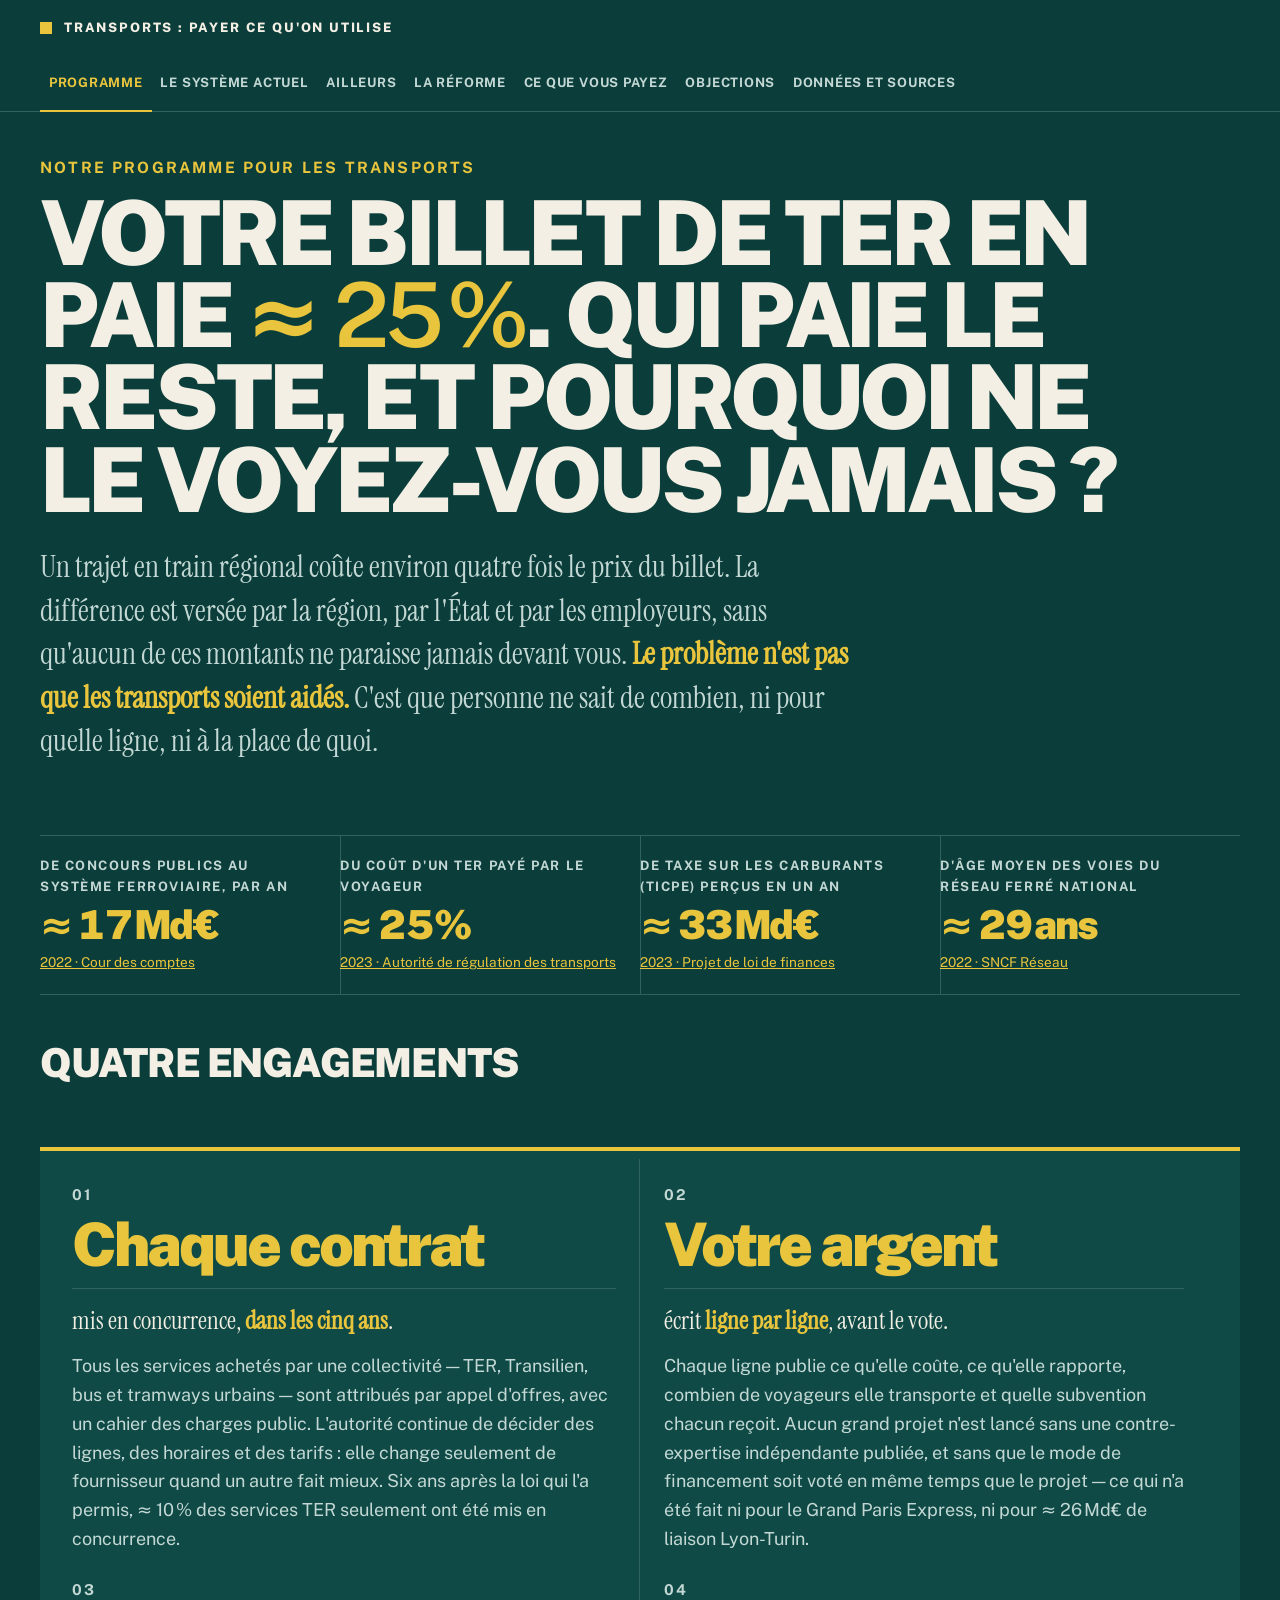
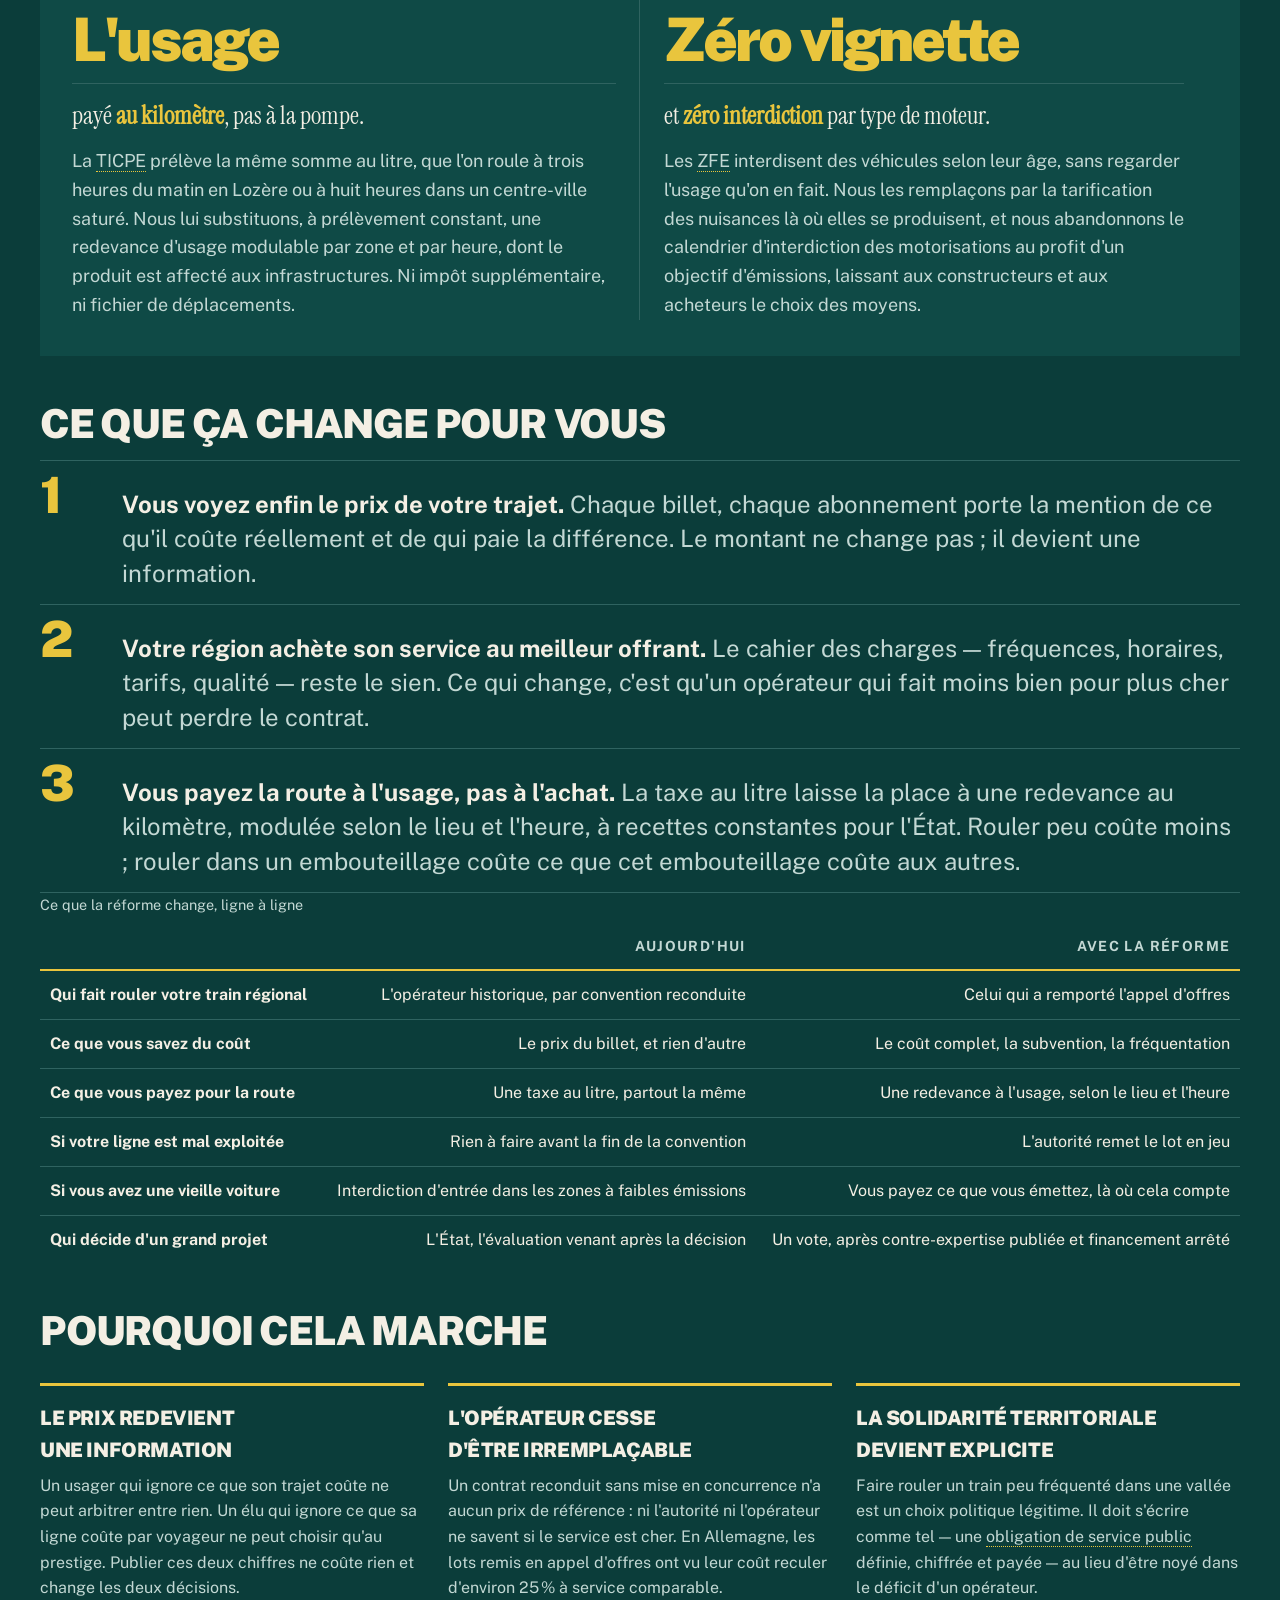
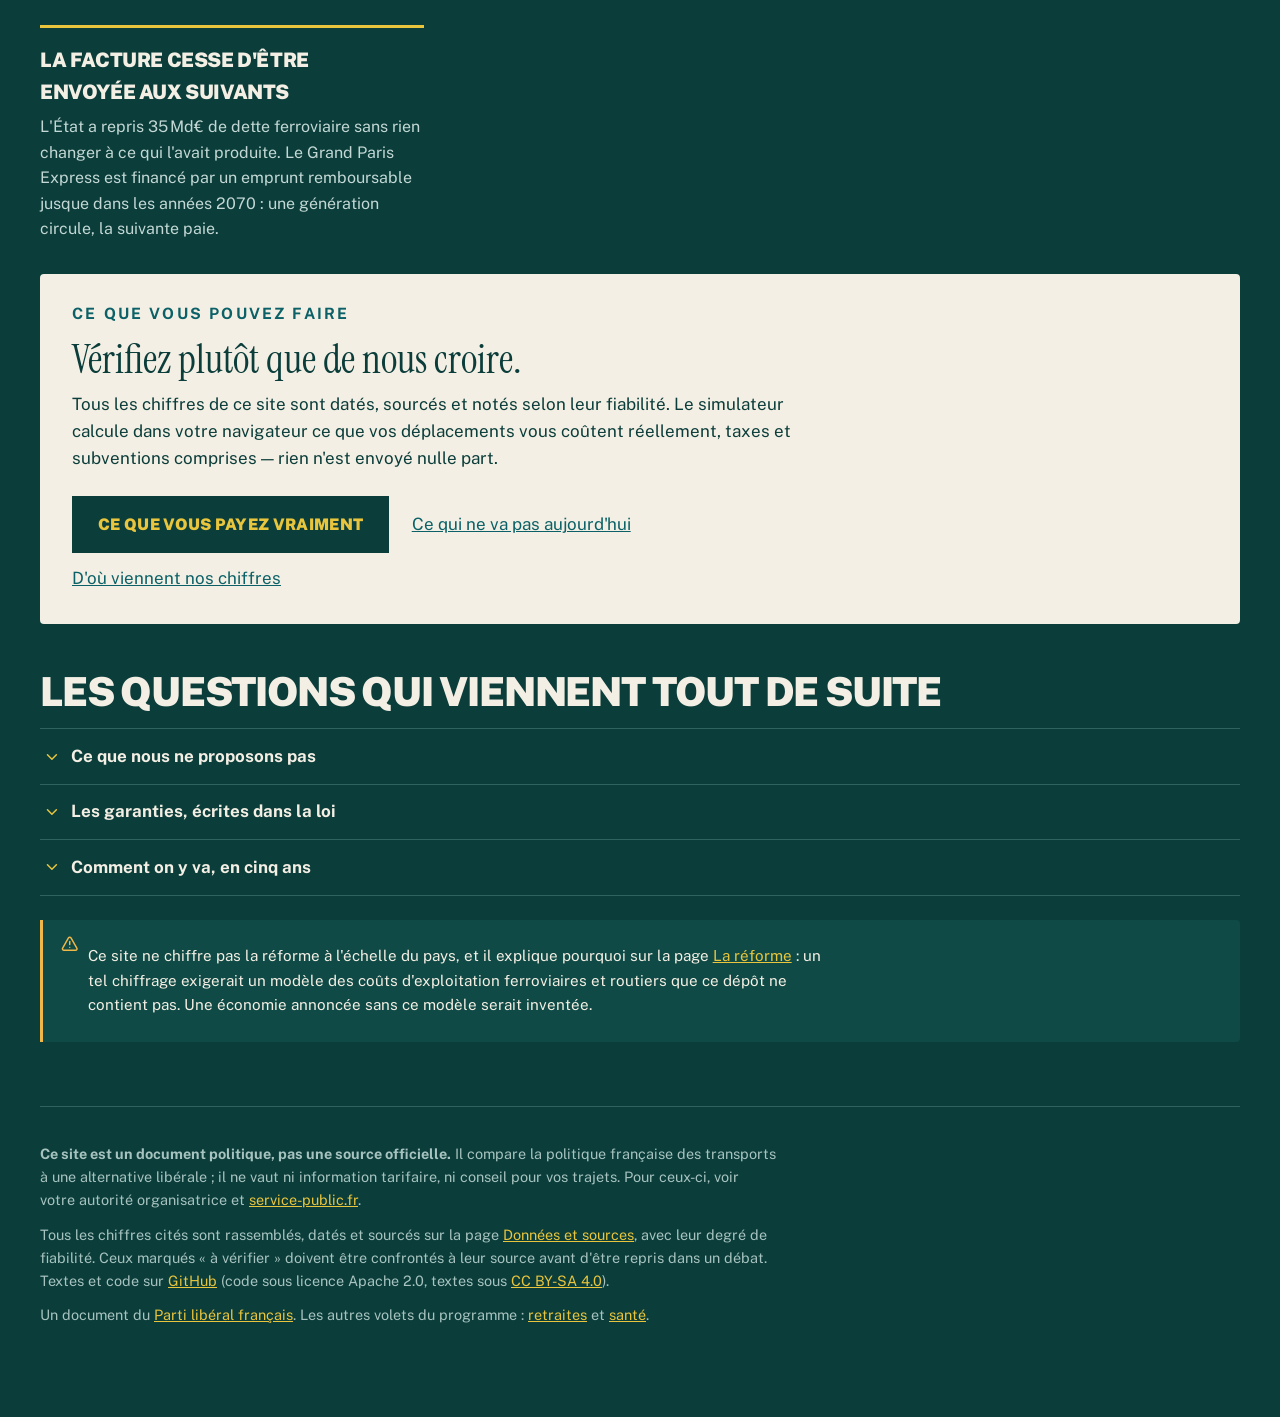
==== index.html @ 75cfa15b "Le site du volet transports, sept pages engendrées Un site statique qui décrit la politique français" ====
<!doctype html>
<html lang="fr">
<head>
<meta charset="utf-8">
<meta name="viewport" content="width=device-width, initial-scale=1">
<!-- La couleur du bandeau de tête : sur un téléphone, la barre du navigateur
     la reprend, et la page commence où elle commence. -->
<meta name="theme-color" content="#0b3d3a">
<title>Transports : le programme du Parti libéral français</title>
<meta name="description" content="Votre billet de train régional paie le quart de votre trajet ; le reste vient de la région, de l&#x27;État et des employeurs, sans que vous le voyiez jamais. Notre programme : mettre chaque contrat en concurrence, publier le coût de chaque ligne, payer l&#x27;usage de la route plutôt que sa possession, et tarifer les nuisances au lieu d&#x27;interdire les véhicules.">
<link rel="icon" href="moteur/icone.svg" type="image/svg+xml">
<link rel="apple-touch-icon" href="moteur/icone.svg">
<link rel="stylesheet" href="moteur/style.css">
<!-- Écrit par scripts/construire_site.py depuis src/transports/. Ne pas
     modifier ici : la prochaine construction effacerait la correction. -->
</head>
<body>
<a class="evitement" href="#contenu">Aller au contenu</a>
<header class="bandeau"><div class="interieur">
  <p class="nom"><a href="index.html"><svg class="icone" viewBox="0 0 24 24" fill="none" stroke="currentColor" stroke-width="2" stroke-linecap="round" stroke-linejoin="round" aria-hidden="true" focusable="false"><path d="M8 3.1V7a4 4 0 0 0 8 0V3.1" /><path d="m9 15-1-1" /><path d="m15 15 1-1" /><path d="M9 19c-2.8 0-5-2.2-5-5v-4a8 8 0 0 1 16 0v4c0 2.8-2.2 5-5 5Z" /><path d="m8 19-2 3" /><path d="m16 19 2 3" /></svg><span>Transports : payer ce qu&#x27;on utilise</span></a></p>
  <nav aria-label="Navigation principale"><span class="groupe"><span class="etiquette">Le programme</span><span class="liens"><a href="index.html" aria-current="page">Programme</a></span></span><span class="groupe"><span class="etiquette">Le constat</span><span class="liens"><a href="diagnostic.html">Le système actuel</a><a href="comparaisons.html">Ailleurs</a></span></span><span class="groupe"><span class="etiquette">L&#x27;alternative</span><span class="liens"><a href="reforme.html">La réforme</a><a href="simulateur.html">Ce que vous payez</a><a href="objections.html">Objections</a></span></span><span class="groupe"><span class="etiquette">La confiance</span><span class="liens"><a href="donnees.html">Données et sources</a></span></span></nav>
</div></header>
<main id="contenu" tabindex="-1">

<div class="affiche"><p class="surtitre">Notre programme pour les transports</p><h1>Votre billet de TER en paie <strong class="cle-texte">≈ 25 %</strong>. Qui paie le reste, et pourquoi ne le voyez-vous jamais ?</h1><p class="chapeau">Un trajet en train régional coûte environ quatre fois le prix du billet. La différence est versée par la région, par l'État et par les employeurs, sans qu'aucun de ces montants ne paraisse jamais devant vous. <strong class="cle-texte">Le problème n'est pas que les transports soient aidés.</strong> C'est que personne ne sait de combien, ni pour quelle ligne, ni à la place de quoi.</p></div>

<div class="fiches reperes"><div class="fiche"><div class="valeur">≈ 17 Md€</div><div class="etiquette">de concours publics au système ferroviaire, par an</div><div class="precision"><a href="donnees.html#concours_ferroviaire">2022 · Cour des comptes</a></div></div><div class="fiche"><div class="valeur">≈ 25 %</div><div class="etiquette">du coût d&#x27;un TER payé par le voyageur</div><div class="precision"><a href="donnees.html#recettes_usagers_ter">2023 · Autorité de régulation des transports</a></div></div><div class="fiche"><div class="valeur">≈ 33 Md€</div><div class="etiquette">de taxe sur les carburants (TICPE) perçus en un an</div><div class="precision"><a href="donnees.html#ticpe">2023 · Projet de loi de finances</a></div></div><div class="fiche"><div class="valeur">≈ 29 ans</div><div class="etiquette">d&#x27;âge moyen des voies du réseau ferré national</div><div class="precision"><a href="donnees.html#age_voies">2022 · SNCF Réseau</a></div></div></div>

<h2>Quatre engagements</h2>
<section class="engagements" aria-label="Nos engagements"><div class="grille"><div class="engagement"><div class="rang">01</div><div class="chiffre">Chaque contrat</div><div class="promesse">mis en concurrence, <strong class="cle-texte">dans les cinq ans</strong>.</div><div class="detail">Tous les services achetés par une collectivité — TER, Transilien, bus et tramways urbains — sont attribués par appel d'offres, avec un cahier des charges public. L'autorité continue de décider des lignes, des horaires et des tarifs : elle change seulement de fournisseur quand un autre fait mieux. Six ans après la loi qui l'a permis, ≈ 10 % des services TER seulement ont été mis en concurrence.</div></div><div class="engagement"><div class="rang">02</div><div class="chiffre">Votre argent</div><div class="promesse">écrit <strong class="cle-texte">ligne par ligne</strong>, avant le vote.</div><div class="detail">Chaque ligne publie ce qu'elle coûte, ce qu'elle rapporte, combien de voyageurs elle transporte et quelle subvention chacun reçoit. Aucun grand projet n'est lancé sans une contre-expertise indépendante publiée, et sans que le mode de financement soit voté en même temps que le projet — ce qui n'a été fait ni pour le Grand Paris Express, ni pour ≈ 26 Md€ de liaison Lyon-Turin.</div></div><div class="engagement"><div class="rang">03</div><div class="chiffre">L'usage</div><div class="promesse">payé <strong class="cle-texte">au kilomètre</strong>, pas à la pompe.</div><div class="detail">La <span class="mot"><span class="terme" role="button" tabindex="0" aria-expanded="false">TICPE</span><span class="bulle" role="note" hidden>Taxe intérieure de consommation sur les produits énergétiques : l&#x27;accise sur les carburants. Elle est due au litre, quel que soit l&#x27;endroit et l&#x27;heure où l&#x27;on roule, et son produit va au budget général — elle ne finance donc pas les routes.</span></span> prélève la même somme au litre, que l'on roule à trois heures du matin en Lozère ou à huit heures dans un centre-ville saturé. Nous lui substituons, à prélèvement constant, une redevance d'usage modulable par zone et par heure, dont le produit est affecté aux infrastructures. Ni impôt supplémentaire, ni fichier de déplacements.</div></div><div class="engagement"><div class="rang">04</div><div class="chiffre">Zéro vignette</div><div class="promesse">et <strong class="cle-texte">zéro interdiction</strong> par type de moteur.</div><div class="detail">Les <span class="mot"><span class="terme" role="button" tabindex="0" aria-expanded="false">ZFE</span><span class="bulle" role="note" hidden>Zone à faibles émissions : un périmètre urbain où la circulation est interdite aux véhicules trop anciens, classés par vignette. L&#x27;interdiction porte sur l&#x27;âge du véhicule, pas sur l&#x27;usage qu&#x27;on en fait : rouler mille kilomètres par an dans une vieille voiture y est interdit, en faire trente mille dans une neuve ne l&#x27;est pas.</span></span> interdisent des véhicules selon leur âge, sans regarder l'usage qu'on en fait. Nous les remplaçons par la tarification des nuisances là où elles se produisent, et nous abandonnons le calendrier d'interdiction des motorisations au profit d'un objectif d'émissions, laissant aux constructeurs et aux acheteurs le choix des moyens.</div></div></div></section>

<h2>Ce que ça change pour vous</h2>
<ol class="gestes"><li><span class="rang">1</span><span><strong>Vous voyez enfin le prix de votre trajet.</strong> Chaque billet, chaque abonnement porte la mention de ce qu'il coûte réellement et de qui paie la différence. Le montant ne change pas ; il devient une information.</span></li><li><span class="rang">2</span><span><strong>Votre région achète son service au meilleur offrant.</strong> Le cahier des charges — fréquences, horaires, tarifs, qualité — reste le sien. Ce qui change, c'est qu'un opérateur qui fait moins bien pour plus cher peut perdre le contrat.</span></li><li><span class="rang">3</span><span><strong>Vous payez la route à l'usage, pas à l'achat.</strong> La taxe au litre laisse la place à une redevance au kilomètre, modulée selon le lieu et l'heure, à recettes constantes pour l'État. Rouler peu coûte moins ; rouler dans un embouteillage coûte ce que cet embouteillage coûte aux autres.</span></li></ol>

<div class="defilant"><table><caption>Ce que la réforme change, ligne à ligne</caption><thead><tr><th scope="col"></th><th scope="col">Aujourd'hui</th><th scope="col">Avec la réforme</th></tr></thead><tbody><tr><th scope="row">Qui fait rouler votre train régional</th><td>L'opérateur historique, par convention reconduite</td><td>Celui qui a remporté l'appel d'offres</td></tr><tr><th scope="row">Ce que vous savez du coût</th><td>Le prix du billet, et rien d'autre</td><td>Le coût complet, la subvention, la fréquentation</td></tr><tr><th scope="row">Ce que vous payez pour la route</th><td>Une taxe au litre, partout la même</td><td>Une redevance à l'usage, selon le lieu et l'heure</td></tr><tr><th scope="row">Si votre ligne est mal exploitée</th><td>Rien à faire avant la fin de la convention</td><td>L'autorité remet le lot en jeu</td></tr><tr><th scope="row">Si vous avez une vieille voiture</th><td>Interdiction d'entrée dans les zones à faibles émissions</td><td>Vous payez ce que vous émettez, là où cela compte</td></tr><tr><th scope="row">Qui décide d'un grand projet</th><td>L'État, l'évaluation venant après la décision</td><td>Un vote, après contre-expertise publiée et financement arrêté</td></tr></tbody></table></div>

<h2>Pourquoi cela marche</h2>
<div class="points"><div class="point"><h3>Le prix redevient une information</h3><p>Un usager qui ignore ce que son trajet coûte ne peut arbitrer entre rien. Un élu qui ignore ce que sa ligne coûte par voyageur ne peut choisir qu'au prestige. Publier ces deux chiffres ne coûte rien et change les deux décisions.</p></div><div class="point"><h3>L&#x27;opérateur cesse d&#x27;être irremplaçable</h3><p>Un contrat reconduit sans mise en concurrence n'a aucun prix de référence : ni l'autorité ni l'opérateur ne savent si le service est cher. En Allemagne, les lots remis en appel d'offres ont vu leur coût reculer d'environ 25 % à service comparable.</p></div><div class="point"><h3>La solidarité territoriale devient explicite</h3><p>Faire rouler un train peu fréquenté dans une vallée est un choix politique légitime. Il doit s'écrire comme tel — une <span class="mot"><span class="terme" role="button" tabindex="0" aria-expanded="false">obligation de service public</span><span class="bulle" role="note" hidden>Un service que le marché ne rendrait pas seul — un train tôt le matin, un arrêt dans un bourg — et que l&#x27;autorité achète explicitement, en le payant. C&#x27;est la forme honnête de la solidarité territoriale : elle est écrite, chiffrée et votée.</span></span> définie, chiffrée et payée — au lieu d'être noyé dans le déficit d'un opérateur.</p></div><div class="point"><h3>La facture cesse d&#x27;être envoyée aux suivants</h3><p>L'État a repris 35 Md€ de dette ferroviaire sans rien changer à ce qui l'avait produite. Le Grand Paris Express est financé par un emprunt remboursable jusque dans les années 2070 : une génération circule, la suivante paie.</p></div></div>

<div class="creme">
<p class="surtitre">Ce que vous pouvez faire</p>
<h2 class="serif" style="margin:0">Vérifiez plutôt que de nous croire.</h2>
<p>Tous les chiffres de ce site sont datés, sourcés et notés selon leur fiabilité. Le simulateur calcule dans votre navigateur ce que vos déplacements vous coûtent réellement, taxes et subventions comprises — rien n'est envoyé nulle part.</p>
<p class="actions"><a class="bouton" href="simulateur.html">Ce que vous payez vraiment</a><a href="diagnostic.html">Ce qui ne va pas aujourd&#x27;hui</a><a href="donnees.html">D&#x27;où viennent nos chiffres</a></p>
</div>

<h2>Les questions qui viennent tout de suite</h2>
<details class="section" id="non-propose"><summary><svg class="icone" viewBox="0 0 24 24" fill="none" stroke="currentColor" stroke-width="2" stroke-linecap="round" stroke-linejoin="round" aria-hidden="true" focusable="false"><path d="m6 9 6 6 6-6" /></svg><span>Ce que nous ne proposons pas</span></summary><div class="dedans">
<p>Une proposition libérale sur les transports est immédiatement traduite par
ses adversaires en « privatisation du rail » et en « fin des trains de
campagne ». Disons donc en toutes lettres ce que ce programme ne contient
pas.</p>
<ul class="serree">
  <li><strong>Pas de vente du réseau.</strong> Les voies, les gares et les
  routes restent des biens publics. Ce qui est mis en concurrence, c'est
  l'exploitation du service, pas la propriété de l'infrastructure.</li>
  <li><strong>Pas de fermeture de lignes décidée par un opérateur.</strong>
  Le service est défini par l'autorité organisatrice élue. Un exploitant peut
  perdre un contrat ; il ne peut pas supprimer un train que la collectivité a
  décidé d'acheter.</li>
  <li><strong>Pas de hausse du prélèvement total.</strong> La redevance
  d'usage remplace la taxe sur les carburants à recettes constantes. Une
  réforme qui augmenterait discrètement la facture des automobilistes serait
  exactement ce que nous reprochons au système actuel.</li>
  <li><strong>Pas d'abandon de la desserte rurale.</strong> Elle est
  maintenue, mais payée explicitement, par une ligne budgétaire votée plutôt
  que par le déficit d'une entreprise publique.</li>
</ul>
<p class="discret">Ce qui reste, après ces quatre exclusions, est ce que
pratiquent l'Allemagne pour ses trains régionaux, la Suisse pour le
financement de son réseau et l'Italie pour sa grande vitesse — trois pays dont
personne ne dit qu'ils ont sacrifié leurs chemins de fer.</p></div></details>
<details class="section" id="garanties"><summary><svg class="icone" viewBox="0 0 24 24" fill="none" stroke="currentColor" stroke-width="2" stroke-linecap="round" stroke-linejoin="round" aria-hidden="true" focusable="false"><path d="m6 9 6 6 6-6" /></svg><span>Les garanties, écrites dans la loi</span></summary><div class="dedans">
<p>Une réforme des transports ne vaut que par ce qu'elle interdit à ceux qui
l'appliqueront. Cinq règles, dans la loi et non dans un décret :</p>
<ol class="gestes">
  <li><span class="rang">1</span><span><strong>Publication obligatoire.</strong>
  Coût complet, recettes, fréquentation et subvention par voyageur de chaque
  ligne, publiés chaque année dans un format réutilisable.</span></li>
  <li><span class="rang">2</span><span><strong>Mise en concurrence de
  droit.</strong> Aucun contrat d'exploitation ne peut être reconduit sans
  appel d'offres, sauf décision motivée de l'autorité organisatrice, rendue
  publique.</span></li>
  <li><span class="rang">3</span><span><strong>Contre-expertise avant
  décision.</strong> Tout projet dépassant un seuil fait l'objet d'une
  évaluation indépendante publiée avant le vote, et non après.</span></li>
  <li><span class="rang">4</span><span><strong>Affectation de la redevance
  d'usage.</strong> Son produit va à l'entretien et au développement des
  infrastructures, et son taux est voté ; il ne peut pas rejoindre le budget
  général, comme le fait aujourd'hui l'essentiel de la TICPE.</span></li>
  <li><span class="rang">5</span><span><strong>Protection des
  déplacements.</strong> La redevance d'usage se paie sans que soit constitué
  aucun fichier des trajets : comptage forfaitaire ou relevé de compteur, au
  choix de l'automobiliste.</span></li>
</ol></div></details>
<details class="section" id="transition"><summary><svg class="icone" viewBox="0 0 24 24" fill="none" stroke="currentColor" stroke-width="2" stroke-linecap="round" stroke-linejoin="round" aria-hidden="true" focusable="false"><path d="m6 9 6 6 6-6" /></svg><span>Comment on y va, en cinq ans</span></summary><div class="dedans">
<p>Aucun réseau de transport ne change du jour au lendemain, et personne ne
doit se retrouver sans train pendant la transition. Le calendrier est donc
lent, et chaque étape est réversible tant que la suivante n'a pas eu lieu.</p>
<ul class="serree">
  <li><strong>Année 1 — la transparence.</strong> Publication des coûts, des
  recettes et des subventions par ligne. Cette seule mesure ne coûte rien, ne
  ferme rien, et rend le reste discutable.</li>
  <li><strong>Années 1 à 3 — les appels d'offres.</strong> Les conventions qui
  arrivent à échéance sont remises en concurrence lot par lot, en commençant
  par les plus denses, où l'échec est le moins coûteux et les candidats les
  plus nombreux.</li>
  <li><strong>Année 3 — l'expérimentation de la redevance d'usage.</strong>
  Sur les poids lourds d'abord, comme la Suisse et l'Allemagne l'ont fait
  avant nous, puis sur une région volontaire pour les véhicules légers.</li>
  <li><strong>Années 4 et 5 — la bascule.</strong> La taxe au litre décroît à
  mesure que la redevance monte, à prélèvement constant et vérifié chaque
  année par un rapport public.</li>
  <li><strong>À tout moment — l'arrêt.</strong> Si l'expérimentation montre
  que le dispositif coûte plus qu'il ne rapporte, elle s'arrête. Une réforme
  qu'on ne peut pas arrêter n'est pas une réforme, c'est un pari.</li>
</ul></div></details>

<div class="note avertissement"><svg class="icone" viewBox="0 0 24 24" fill="none" stroke="currentColor" stroke-width="2" stroke-linecap="round" stroke-linejoin="round" role="img"><title>Attention</title><path d="m21.73 18-8-14a2 2 0 0 0-3.48 0l-8 14A2 2 0 0 0 4 21h16a2 2 0 0 0 1.73-3" /><path d="M12 9v4" /><path d="M12 17h.01" /></svg><div><p>Ce site ne chiffre pas la réforme à l'échelle du pays, et il explique pourquoi sur la page <a href='reforme.html#financement'>La réforme</a> : un tel chiffrage exigerait un modèle des coûts d'exploitation ferroviaires et routiers que ce dépôt ne contient pas. Une économie annoncée sans ce modèle serait inventée.</p></div></div>

</main>
<footer>
  <p><strong>Ce site est un document politique, pas une source officielle.</strong>
  Il compare la politique française des transports à une alternative libérale ;
  il ne vaut ni information tarifaire, ni conseil pour vos trajets. Pour ceux-ci,
  voir votre autorité organisatrice et
  <a href="https://www.service-public.fr/">service-public.fr</a>.</p>
  <p>Tous les chiffres cités sont rassemblés, datés et sourcés sur la page
  <a href="donnees.html">Données et sources</a>, avec leur degré de fiabilité.
  Ceux marqués « à vérifier » doivent être confrontés à leur source avant
  d'être repris dans un débat. Textes et code sur
  <a href="https://github.com/g-pliberal/Transports">GitHub</a> (code sous licence Apache 2.0, textes sous
  <a href="https://creativecommons.org/licenses/by-sa/4.0/deed.fr">CC BY-SA 4.0</a>).</p>
  <p class="retour-site">Un document du
  <a href="https://partiliberalfrancais.fr/" target="_top">Parti libéral français</a>. Les autres
  volets du programme : <a href="https://github.com/g-pliberal/retraitecomptenotionelle">retraites</a> et
  <a href="https://github.com/g-pliberal/sante">santé</a>.</p>
</footer>
<script type="module" src="moteur/js/site.js"></script>
</body>
</html>
---- moteur/style.css ----
/* La feuille de style du site « Transports » du Parti libéral français.

   Elle est REPRISE, presque à l'identique, de celle du site
   retraitecomptenotionelle (https://github.com/g-pliberal/retraitecomptenotionelle) :
   les deux sites sont deux volets d'un même programme, et doivent se
   reconnaître au premier coup d'œil — même affiche vert profond, mêmes
   capitales massives, même or pour ce qui compte, même crème pour ce qu'on
   doit lire de près. Ce qui a changé tient en trois lignes : le commentaire
   que vous lisez, les couleurs des systèmes comparés (--actuel et --liberal
   servent ici la France d'aujourd'hui et la proposition), et les quelques
   règles ajoutées en fin de fichier pour les composants propres à ce site.

   Les variables ci-dessous sont le seul point de contact : un hôte qui
   voudrait ajuster une couleur les redéfinit dans une feuille chargée après
   celle-ci, et n'a besoin de connaître ni un sélecteur, ni un fichier. */

/* Les deux polices de l'affiche, servies par le dépôt et non par un tiers.
   Les charger chez Google aurait coûté la seule promesse que cette page fait
   à qui la remplit — « tout se calcule dans votre navigateur, rien n'est
   envoyé » —, puisqu'une requête de police emporte l'adresse IP du lecteur.
   Elles sont donc dans `moteur/polices/`, sous licence OFL, avec les deux
   sous-ensembles dont le français a besoin : `latin` pour l'essentiel,
   `latin-ext` pour les œ, les ÿ et les guillemets qu'il traîne. Voir
   `moteur/polices/README.md`.

   `font-display: swap` : le texte s'affiche tout de suite dans la pile du
   système, et se recompose quand la police arrive. Un titre invisible pendant
   trois secondes sur un réseau lent serait pire que le même titre dans une
   autre police. */
@font-face {
  font-family: "Public Sans"; font-style: normal; font-weight: 100 900;
  font-display: swap; src: url(polices/public-sans-latin.woff2) format("woff2");
  unicode-range: U+0000-00FF, U+0131, U+0152-0153, U+02BB-02BC, U+02C6, U+02DA,
    U+02DC, U+0304, U+0308, U+0329, U+2000-206F, U+20AC, U+2122, U+2191, U+2193,
    U+2212, U+2215, U+FEFF, U+FFFD;
}
@font-face {
  font-family: "Public Sans"; font-style: normal; font-weight: 100 900;
  font-display: swap; src: url(polices/public-sans-latin-ext.woff2) format("woff2");
  unicode-range: U+0100-02BA, U+02BD-02C5, U+02C7-02CC, U+02CE-02D7, U+02DD-02FF,
    U+0304, U+0308, U+0329, U+1D00-1DBF, U+1E00-1E9F, U+1EF2-1EFF, U+2020,
    U+20A0-20AB, U+20AD-20C0, U+2113, U+2C60-2C7F, U+A720-A7FF;
}
@font-face {
  font-family: "Instrument Serif"; font-style: normal; font-weight: 400;
  font-display: swap; src: url(polices/instrument-serif-latin.woff2) format("woff2");
  unicode-range: U+0000-00FF, U+0131, U+0152-0153, U+02BB-02BC, U+02C6, U+02DA,
    U+02DC, U+0304, U+0308, U+0329, U+2000-206F, U+20AC, U+2122, U+2191, U+2193,
    U+2212, U+2215, U+FEFF, U+FFFD;
}
@font-face {
  font-family: "Instrument Serif"; font-style: normal; font-weight: 400;
  font-display: swap; src: url(polices/instrument-serif-latin-ext.woff2) format("woff2");
  unicode-range: U+0100-02BA, U+02BD-02C5, U+02C7-02CC, U+02CE-02D7, U+02DD-02FF,
    U+0304, U+0308, U+0329, U+1D00-1DBF, U+1E00-1E9F, U+1EF2-1EFF, U+2020,
    U+20A0-20AB, U+20AD-20C0, U+2113, U+2C60-2C7F, U+A720-A7FF;
}

:root {
  /* Un seul thème, et c'est voulu. L'affiche EST l'identité : la décliner en
     clair donnerait deux sites qui ne disent pas la même chose, et le vert
     profond n'est pas un habit de nuit qu'on quitte le matin. `color-scheme`
     est donc figé sur `dark`, ce qui donne aussi aux champs, aux menus
     déroulants et aux barres de défilement du navigateur le rendu sombre qui
     va avec — sans quoi un `<select>` s'ouvrirait en blanc au milieu. */
  color-scheme: dark;
  /* Le vert profond de l'affiche, et le ton juste au-dessus qui sert à
     détacher un bloc sans introduire de couleur. */
  --fond: #0b3d3a;
  --fond-carte: #0f4a46;
  --fond-appui: #0f4a46;
  /* Le fond sur lequel un tableau défile : le voile qui cache l'ombre de
     défilement en bout de course doit être de cette couleur-là, et chaque
     carte le redéfinit à la sienne (voir `.defilant`). */
  --fond-defilant: var(--fond);
  /* Le crème porte 12,9:1 sur le fond, et le crème atténué 7,1:1 : au-dessus
     du plancher de 4,5:1 même pour le petit texte, ce que la relecture
     d'accessibilité de septembre 2026 exigeait explicitement. */
  --texte: #f4efe4;
  --texte-doux: #c3d8d4;
  /* Une troisième teinte, pour les légendes et les réserves — 5,4:1, réservée
     aux textes d'au moins 15 px. */
  --texte-tres-doux: #a7c3bf;
  --trait: #2f6360;
  /* Bordure des CHAMPS, distincte du filet décoratif : un contour de champ est
     ce qui dit où l'on peut écrire, et doit donc atteindre 3:1 sur les deux
     fonds qu'il sépare (WCAG 2.1, 1.4.11). Le filet `--trait` plafonne à
     1,76:1 — c'est voulu, il ne porte aucune information —, et cette teinte
     est mesurée : 4,12:1 sur le fond, 3,44:1 sur la carte. Elle sert aussi le
     bord des boutons creux et des onglets de grille, qui sont des composants
     eux aussi. Le premier essai, #4b7d79, tombait à 2,59:1 et 2,16:1 : un
     contour qu'on devine plutôt qu'on ne le voit. */
  --trait-champ: #6fa09c;
  /* L'accent est l'or. Il tient 9,4:1 sur le fond, et porte du vert profond
     lisible sur un bouton plein — c'est le contraste inverse, 9,4:1 lui
     aussi. Il remplace le bleu-vert d'avant la refonte sans changer de nom :
     tout ce qui écrivait `var(--accent)` continue de dire « ce qui compte ». */
  --accent: #e9c53d;
  --accent-doux: #14514c;
  --or: #e9c53d;
  /* Le crème des panneaux qu'on doit lire de près — le formulaire, l'appel au
     simulateur, les cartes à publier. Une affiche entièrement sombre fatigue
     dès qu'il faut remplir six champs ; le crème dit « ici, on travaille ». */
  --creme: #f4efe4;
  --sur-creme: #0b3d3a;
  --sur-creme-doux: #2a4a47;
  --sur-creme-accent: #0b6167;
  --creme-trait: #c9c2b4;
  /* Le bandeau de tête reprend le fond de la page : la rupture est totale, il
     n'y a plus de bande d'une autre couleur en haut. Les noms restent, pour
     les feuilles qui les surchargeaient. */
  --bandeau: #0b3d3a;
  --bandeau-texte: #f4efe4;
  --bandeau-doux: #c3d8d4;
  --bandeau-vif: #e9c53d;
  /* LES QUATRE SYSTÈMES COMPARÉS, et c'est le nombre qui fait leur qualité.
     À six teintes, la séparation sous deutéranopie plafonnait à ΔE 8,6 : aucun
     choix de couleurs n'y changeait rien, six catégories ne se distinguent pas
     toutes pour un œil qui confond le rouge et le vert. À quatre, la contrainte
     se relâche d'un coup, et cette palette tient :

       * ΔE ≥ 18,6 entre toutes les paires en vision normale ;
       * ΔE ≥ 15,5 sous deutéranopie, ≥ 15,2 sous protanopie — au-dessus du
         plancher de 15, donc séparées pour tout le monde, et non plus
         seulement pour ceux qui voient les six couleurs ;
       * 4,8:1 au moins sur le vert profond, chroma ≥ 0,115 (aucune ne lit
         gris), et une bande de clarté étroite pour qu'aucune courbe ne paraisse
         plus importante qu'une autre.

     La couleur n'est pas seule pour autant — les tracés gardent leurs motifs,
     les barres leur intitulé, les écarts leur signe —, mais elle suffit
     désormais, ce qui n'était pas le cas avant.

     La proposition libérale est en or : c'est l'accent de l'affiche, et la
     seule couleur que l'œil trouve en premier. C'est fait pour. */
  --actuel: #76a2ff;
  --retroactif: #57e7fe;
  --retroactif-employeur: #e98b97;
  --liberal: #e9c53d;
  --alerte: #f0b849;
  /* Ce qui manque et ce qui reste, sur le graphique du coût. Opaques, et non
     translucides : deux aplats transparents superposés sur le vert profond
     donnaient un brun qui ne figurait dans aucune légende, et un rouge
     translucide y devenait un gris sale. Peints SOUS les courbes, ils ne
     cachent rien. */
  --manque: #e8807f;
  --reste: #8ac44a;
  /* Palette des graphiques : neuf teintes, assez distinctes pour se suivre
     empilées, assez proches pour ne pas jurer avec l'affiche. Toutes tiennent
     au moins 4,5:1 sur le vert profond. */
  --serie-1: #f4efe4;
  --serie-2: #ff852d;
  --serie-3: #61bee6;
  --serie-4: #fd84b2;
  --serie-5: #5fd3c4;
  --serie-6: #e9c53d;
  --serie-7: #2ebb6b;
  --serie-8: #d9a98c;
  --serie-9: #b7c6c3;
  /* La marge latérale, fluide : 18 px sur un téléphone, 40 px au large. Elle
     est ici parce que huit blocs s'y alignent, et qu'ils doivent s'aligner au
     pixel — le bandeau de tête, l'affiche, le bandeau crème, les engagements. */
  --marge: clamp(1.125rem, 5vw, 2.5rem);
  /* La largeur de l'affiche. Plus large que les 60 rem d'avant : un titre de
     97 px a besoin de place, et les grilles à deux colonnes aussi. Le texte
     courant, lui, reste borné par `.chapeau` et par `p` (voir plus bas) — une
     ligne de 80 rem ne se lit pas. */
  --largeur: 80rem;
}
* { box-sizing: border-box; }
body {
  margin: 0;
  background: var(--fond);
  color: var(--texte);
  font-family: "Public Sans", system-ui, -apple-system, "Segoe UI", Roboto,
    "Helvetica Neue", Arial, sans-serif;
  /* En `rem` et non en pixels : une taille en pixels ignore la préférence de
     taille de police du navigateur, sur laquelle comptent ceux qui l'ont
     agrandie une fois pour toutes. 1,0625rem vaut les 17px d'origine quand la
     préférence n'a pas été touchée. */
  font-size: 1.0625rem;
  line-height: 1.6;
  /* La page ne déborde jamais latéralement, quoi qu'on y mette : une carte de
     1200 px à publier, un tableau de huit colonnes. Ce sont leurs cadres qui
     défilent, pas le document. */
  overflow-x: hidden;
}
main { max-width: var(--largeur); margin: 0 auto; padding: 0 var(--marge); }
/* Lien d'évitement : premier élément parcouru au clavier, invisible tant qu'il
   n'a pas le focus. Sans lui, atteindre le contenu depuis la barre d'adresse
   impose de traverser les huit onglets de l'en-tête à chaque page (WCAG 2.4.1).
   Il n'est pas caché par `display:none`, qui le sortirait de l'ordre de
   tabulation : il est simplement remonté hors de l'écran. */
.evitement {
  position: absolute; left: 0.5rem; top: -4rem; z-index: 30;
  background: var(--or); color: var(--fond);
  border: 1px solid var(--or); border-radius: 0 0 4px 4px;
  padding: 0.5rem 0.9rem; font-size: 0.92rem; font-weight: 700;
  text-decoration: none; transition: top 0.15s;
}
.evitement:focus { top: 0; }
/* `<main>` reçoit le focus au changement de page (voir index.html) : sans quoi
   le clavier repartirait du haut du document à chaque calcul. Il ne porte pas
   de contour pour autant — ce n'est pas un élément interactif, et le cerner
   tout entier n'apprendrait rien. */
main:focus { outline: none; }

/* Le bandeau : une seule rangée, le nom du site à gauche, les onglets à
   droite, le tout sur le même vert que la page et fermé par un simple filet.
   Il est collé en haut parce que la navigation est une barre de neuf onglets :
   sur les pages longues — Coût, Données —, la reperdre au premier défilement
   obligeait à remonter de six écrans pour changer de page. Il ne porte plus
   de lien de retour vers le site du parti : le pied de page l'a, et le
   bandeau n'a pas à dire d'où l'on vient sur chacune des neuf pages. */
header.bandeau {
  border-bottom: 1px solid var(--trait);
  background: var(--fond);
  color: var(--bandeau-texte);
  padding: 0;
  margin-bottom: 0;
  position: sticky; top: 0; z-index: 20;
}
header.bandeau .interieur {
  max-width: var(--largeur); margin: 0 auto; padding: 0 var(--marge);
  display: flex; flex-wrap: wrap; gap: 0 1.5rem;
  align-items: stretch; justify-content: space-between;
}
/* Le nom du site, en capitales serrées, précédé du carré d'or : c'est la
   marque de l'affiche, et elle tient en douze pixels de côté. Le carré est
   décoratif — il est dessiné par le style, pas écrit dans le HTML, et aucune
   synthèse vocale n'a à l'annoncer. Il a la hauteur de la rangée, comme les
   onglets, pour que la rangée n'ait qu'une hauteur : celle de la barre. */
header.bandeau .nom {
  font-size: 0.8125rem; margin: 0; font-weight: 800;
  letter-spacing: 0.14em; text-transform: uppercase; line-height: 1.3;
  display: flex; align-items: center; min-height: 3.5rem; min-width: 0;
}
header.bandeau .nom a {
  color: inherit; text-decoration: none;
  display: inline-flex; align-items: center; gap: 0.75rem;
}
header.bandeau .nom a:hover span { color: var(--or); }
header.bandeau .nom a::before {
  content: ""; flex: none; width: 0.75rem; height: 0.75rem; background: var(--or);
}
/* Le pictogramme du nom a cédé la place au carré : deux marques valent moins
   qu'une. Il reste dans le HTML pour les deux portages, et ne s'affiche pas. */
header.bandeau .nom .icone { display: none; }
/* Dans le cadre que le site parent ouvre sur sa page d'accueil — même
   origine, classe posée par lui sur `<body>` —, sa navigation est juste
   au-dessus, et la ligne de pied qui y renvoie ferait doublon. C'est la seule
   chose que la page sache de son hôte, et elle ne coûte rien s'il cesse de la
   poser. */
body.plf-embedded footer .retour-site { display: none; }
/* Les onglets. Ils ont remplacé les trois groupes étiquetés — « le programme,
   la preuve, la confiance » —, non parce que ces groupes disaient faux, mais
   parce que huit pages sous trois intertitres prenaient deux fois la hauteur
   du bandeau collé, et qu'un bandeau collé qui mange un quart de l'écran ne
   colle plus rien d'utile. L'étiquette de groupe subsiste dans le HTML, pour
   les synthèses vocales, et se lit à l'écran comme une simple pause.
   La marge négative d'un pixel pose le filet des onglets SUR le filet du
   bandeau : l'onglet courant s'y accroche, comme l'onglet d'un classeur. */
header.bandeau nav {
  display: flex; flex-wrap: wrap; gap: 0; margin-bottom: -1px;
  margin-right: -0.55rem;
}
nav .groupe { display: contents; }
/* L'étiquette de groupe : lue par les synthèses vocales, invisible à l'œil.
   `clip-path` plutôt que `display:none`, qui la retirerait aussi de l'arbre
   d'accessibilité — c'est-à-dire de la seule oreille qui l'entend encore. */
nav .etiquette {
  position: absolute; width: 1px; height: 1px; margin: -1px; padding: 0;
  overflow: hidden; clip-path: inset(50%); white-space: nowrap; border: 0;
}
/* `display: contents` ici AUSSI, et pas seulement sur le groupe : sinon
   chaque groupe reste un bloc, et la barre se replie par groupes — sur un
   téléphone, « Programme » occupait une rangée à lui seul, et les huit onglets
   en prenaient trois. Les liens sont les enfants directs du `<nav>`, et se
   replient un par un. */
nav .liens { display: contents; }
/* Un onglet. Toute la hauteur de la barre — 56 px, bien plus que les 44 de la
   cible tactile (WCAG 2.5.8) —, capitales serrées, et un filet sous chacun :
   c'est ce filet qui prend l'or sur l'onglet courant. L'ACTIF NE SE SIGNALE
   PAS QUE PAR LA COULEUR — un fond d'or seul ne se voit ni en niveaux de
   gris, ni pour une vision basse, et ne s'annonce pas ; il porte donc un
   soulignement de 2 px ET `aria-current="page"`. Les règles sont ancrées
   sur `header.bandeau` : le plan d'une page longue est un `<nav>` lui aussi,
   et un `nav a` nu lui donnait la hauteur des onglets. */
header.bandeau nav a {
  color: var(--texte-doux); text-decoration: none;
  font-size: 0.8125rem; font-weight: 700; letter-spacing: 0.06em;
  text-transform: uppercase; white-space: nowrap;
  display: inline-flex; align-items: center; min-height: 3.5rem;
  padding: 0 0.55rem;
  border-bottom: 2px solid transparent;
  transition: color 0.15s, border-color 0.15s;
}
header.bandeau nav a:hover {
  color: var(--bandeau-texte); border-bottom-color: var(--trait-champ);
}
header.bandeau nav a[aria-current="page"] {
  color: var(--or); border-bottom-color: var(--or);
}
/* Sous 78 rem — le nom, les neuf onglets et leur jour font 1 168 px —, la
   rangée unique ne tient plus : le nom prend sa propre rangée, plus basse,
   et les onglets passent dessous, sur toute la largeur. Deux rangées de
   44 px : la barre reste collée sans manger l'écran. */
@media (max-width: 78rem) {
  header.bandeau .nom { flex: 1 1 100%; min-height: 2.75rem; padding-top: 0.25rem; }
  header.bandeau nav { width: 100%; margin-left: -0.55rem; }
  header.bandeau nav a { min-height: 2.75rem; }
}

/* Les titres de l'affiche. Le premier de chaque page est massif, en capitales,
   très serré : c'est lui qu'on retient. Il est fluide — de 36 px sur un
   téléphone à 76 px au large — parce qu'une taille fixe de 76 px coupe
   « Programme » en trois sur 320 points. */
h1, h2, h3, h4 { text-wrap: balance; }
h1 {
  margin: 0;
  font-size: clamp(2.25rem, 5.5vw, 4.75rem); line-height: 0.95;
  font-weight: 900; letter-spacing: -0.04em; text-transform: uppercase;
}
/* L'accueil crie un peu plus fort que les autres pages : c'est la seule qui
   soit lue par quelqu'un qui n'a pas demandé à lire. */
.affiche h1 {
  font-size: clamp(2.5rem, 7vw, 6.0625rem); line-height: 0.92;
  letter-spacing: -0.045em;
}
h2 {
  font-size: clamp(1.75rem, 4vw, 2.5rem); line-height: 1;
  margin: 3rem 0 1rem; font-weight: 900;
  letter-spacing: -0.03em; text-transform: uppercase;
}
h3 { font-size: 1.25rem; margin: 2rem 0 0.5rem; font-weight: 700;
     letter-spacing: -0.01em; }
h4 { letter-spacing: -0.01em; }
/* Le titre en serif : celui d'un encadré, d'une carte crème, d'un bloc qui
   parle plutôt qu'il n'assène. Il coexiste avec les capitales sans les
   concurrencer, parce qu'il ne joue pas dans la même famille. */
.serif {
  font-family: "Instrument Serif", Georgia, "Times New Roman", serif;
  font-weight: 400; text-transform: none; letter-spacing: 0;
  line-height: 1.05;
}
p { margin: 0.7rem 0; max-width: 46rem; }
a { color: var(--accent); }
a:hover { opacity: 0.85; }
/* Le sur-titre d'une page : trois mots en or, en capitales espacées, au-dessus
   du titre. Il dit où l'on est, ce que le titre ne dit plus depuis qu'il est
   une phrase et non un intitulé. */
.surtitre {
  margin: 0 0 1rem; font-size: 0.975rem; font-weight: 700;
  letter-spacing: 0.14em; text-transform: uppercase; color: var(--or);
  line-height: 1;
}
/* Le chapeau : la phrase sous le titre, en serif, plus grande que le texte
   courant. C'est la seule chose que lira celui qui ne lit que deux lignes. */
.chapeau {
  font-family: "Instrument Serif", Georgia, "Times New Roman", serif;
  font-size: clamp(1.1875rem, 2vw, 1.625rem); line-height: 1.45;
  color: var(--texte-doux); max-width: 51rem; margin: 1.5rem 0 0;
}
/* L'affiche elle-même : le bloc de tête d'une page. Sur l'accueil, il tient
   tout le premier écran. */
.affiche { padding: 3rem 0 2.5rem; }
.affiche .chapeau { font-size: clamp(1.25rem, 2.4vw, 1.875rem); }
/* Ce qui, dans une phrase, porte le message. En or ET en demi-gras : l'or seul
   disparaît pour une vision basse ou un daltonisme fort, et l'emphase avec
   lui. Deux signaux valent mieux qu'un, et le gras ne coûte rien à personne. */
.cle-texte, strong.cle-texte { color: var(--or); font-weight: 600; }

.carte {
  background: var(--fond-carte); border: 1px solid var(--trait);
  border-radius: 4px; padding: 1.25rem 1.4rem; margin: 1.5rem 0;
}
.note {
  border-left: 3px solid var(--or); background: var(--fond-carte);
  padding: 0.85rem 1.1rem; margin: 1.5rem 0; font-size: 0.95rem;
  border-radius: 0 4px 4px 0;
}
.note.avertissement {
  border-left-color: var(--alerte);
  display: flex; align-items: flex-start; gap: 0.6rem;
}
/* Le pictogramme garde sa taille quand le texte passe à la ligne, et se pose
   sur la première ligne plutôt qu'au milieu du bloc. */
.note.avertissement > .icone {
  color: var(--alerte); width: 1.15em; height: 1.15em; margin-top: 0.12em;
}
/* Le badge d'un scénario : « proposition » ou « contrefactuel », redit à côté
   de chaque tableau ce que le préambule a dit une fois. Petit, en capitales
   espacées, sans couleur porteuse de sens à elle seule : le mot suffit. */
.badge {
  display: inline-block; font-size: 0.68rem; letter-spacing: 0.06em;
  text-transform: uppercase; font-weight: 700; line-height: 1.4;
  padding: 0.05em 0.45em; border-radius: 3px; vertical-align: 0.15em;
  border: 1px solid var(--trait-champ); color: var(--texte-doux);
  white-space: nowrap;
}
.badge.proposition { color: var(--or); border-color: var(--or); }
/* Le point de vigilance : la réserve que la page fait sur elle-même, sortie de
   la prose et marquée comme un avertissement — c'est un gage de sérieux, pas
   une note de bas de page. */
.note.vigilance { border-left-color: var(--alerte); }
/* Le résumé en langage courant d'une page technique : trois ou quatre phrases
   avant le détail, dans le même encart qu'une note, un peu plus grand. */
.note.resume { font-size: 1rem; }
/* L'entrée de l'accueil : deux lignes qui disent que le site est un
   simulateur, et le bouton qui l'ouvre. */
.note.entree { font-size: 1rem; margin: 1.2rem 0; }
.note.entree p { margin: 0; }
.note.entree .actions { margin-top: 0.7rem; }
.discret { color: var(--texte-tres-doux); font-size: 0.9rem; }
/* -- le panneau crème -------------------------------------------------------

   Tout ce qu'on remplit ou qu'on emporte est posé sur du crème : le
   formulaire, l'appel au simulateur, les cartes à publier. C'est le seul
   endroit du site où le texte est sombre sur clair, et il faut donc y
   redéfinir les couleurs de tout ce qui peut s'y trouver — liens, champs,
   boutons, filets —, sans quoi un lien d'or sur du crème tomberait à 1,7:1. */
.creme {
  background: var(--creme); color: var(--sur-creme);
  border-radius: 4px; padding: clamp(1.25rem, 4vw, 2rem);
  margin: 1.5rem 0;
}
.creme h2, .creme h3, .creme .surtitre { color: inherit; }
.creme .surtitre { color: var(--sur-creme-accent); }
.creme a { color: var(--sur-creme-accent); }
.creme .discret, .creme .aide, .creme .calcul, .creme label {
  color: var(--sur-creme-doux);
}
.creme input, .creme select, .creme textarea {
  color: var(--sur-creme); background: #fff; border: 2px solid var(--sur-creme);
}
.creme :focus-visible { outline-color: var(--sur-creme); }
.creme input:focus, .creme select:focus, .creme textarea:focus {
  outline: 3px solid var(--sur-creme); outline-offset: 2px;
}
.creme button, .creme a.bouton {
  background: var(--sur-creme); color: var(--or); border-color: var(--sur-creme);
}
.creme table th, .creme table td { border-bottom-color: var(--creme-trait); }
.creme thead th { color: var(--sur-creme-doux); }

/* Le bandeau du simulateur, sur l'accueil : le formulaire court, en crème,
   juste sous le titre. C'est la preuve mise à hauteur de la promesse — on la
   voit sans défiler, ce qui était tout le reproche fait à l'ancienne page. */
.simulateur-court .tete {
  display: flex; justify-content: space-between; align-items: baseline;
  gap: 1.5rem; flex-wrap: wrap; margin-bottom: 1.125rem;
}
.simulateur-court .tete h2 {
  margin: 0; font-size: clamp(1.5rem, 3vw, 2.125rem);
}
.simulateur-court .tete .etiquette {
  font-size: 0.75rem; font-weight: 700; letter-spacing: 0.14em;
  text-transform: uppercase; color: var(--sur-creme-accent);
}
/* Les champs et le bouton sur une seule rangée tant qu'ils tiennent. Le bouton
   ne se coupe jamais : c'est la seule chose de la rangée qu'on vient chercher. */
.simulateur-court .grille {
  display: grid;
  grid-template-columns: repeat(auto-fit, minmax(min(10.625rem, 100%), 1fr));
  /* Par le HAUT : alignées par le bas, les cellules calaient chaque champ sur
     la ligne de rappel qui le suit, et le menu du statut, qui n'en a pas,
     tombait trente points sous les dates. Chaque champ porte maintenant une
     ligne d'aide, si bien que les étiquettes ont la même hauteur et que les
     champs partent de la même ligne. Le bouton, lui, se centre. */
  gap: 1rem; align-items: start;
}
.simulateur-court .grille button { white-space: nowrap; }

/* -- les engagements --------------------------------------------------------

   Les quatre chiffres du programme, en section à part : fond d'un ton
   au-dessus, filet d'or en tête, numérotés 01 à 04. La numérotation les fait
   lire comme une liste d'engagements et non comme quatre statistiques
   orphelines, ce qu'elles étaient tant qu'elles n'avaient ni titre ni rang.

   DEUX PAR LIGNE, ET JAMAIS TROIS. Deux colonnes fixes : trois ne peuvent
   pas tenir, quelle que soit la largeur de l'écran. C'est une correction
   demandée deux fois — à trois colonnes, la quatrième carte tombait seule sur
   sa ligne, et « on avait le cul entre deux chaises ». Le passage à une
   colonne se fait sous 48 rem, dans la même requête que le retrait et le
   filet des cartes paires : la grille se repliait d'elle-même par `auto-fit`
   dès 40 rem, quand le filet, lui, n'était retiré qu'à 34 rem — entre les
   deux, une carte sur deux restait en retrait de 24 points. */
.engagements {
  margin: 4rem 0 0; background: var(--fond-carte);
  border-top: 4px solid var(--or);
}
.engagements .grille {
  display: grid;
  grid-template-columns: 1fr 1fr;
  gap: 0; padding: 0.5rem clamp(1.25rem, 4vw, 2rem) 2.25rem;
  /* Le filet de séparation est porté par les cartes, et non par le fond du
     conteneur : un fond qui sert de trait laisse un rectangle vert vide dès
     qu'une rangée est incomplète, et c'est exactement ce qu'on a vu. Ce qui
     dépasse au bord est coupé. */
  overflow: hidden;
}
.engagements .engagement {
  padding: 1.75rem 1.5rem 0 0; display: grid; gap: 1rem; align-content: start;
}
/* La deuxième colonne porte son filet à GAUCHE : à droite, il pendrait dans le
   vide au bord du bloc. */
.engagements .engagement:nth-child(even) {
  padding: 1.75rem 1.5rem 0; box-shadow: -1px 0 0 var(--trait);
}
.engagements .rang {
  font-size: 0.9375rem; font-weight: 700; letter-spacing: 0.16em;
  color: var(--texte-doux); line-height: 1;
}
/* Le chiffre. Fluide, et sans `nowrap` : « 1 compte » ne doit pas pouvoir
   franchir sa colonne, et un chiffre coupé vaut mieux qu'une page qui déborde. */
.engagements .chiffre {
  font-size: clamp(2.375rem, 8vw, 3.75rem); line-height: 0.9;
  font-weight: 900; letter-spacing: -0.05em; color: var(--or);
}
/* La promesse, en serif, en crème plein contraste, séparée par un filet. C'est
   elle qui porte le message, et c'est elle qui se perdait quand les cartes
   n'avaient que deux niveaux. */
.engagements .promesse {
  font-family: "Instrument Serif", Georgia, "Times New Roman", serif;
  font-size: 1.5625rem; line-height: 1.25; color: var(--texte);
  border-top: 1px solid var(--trait); padding-top: 1rem;
}
/* Le détail technique : 18 px et non 15, et une teinte éclaircie. « C'est
   illisible pour certaines personnes » — le petit texte du programme est
   précisément celui qu'on lit en plein jour sur un téléphone. */
.engagements .detail {
  font-size: 1.125rem; line-height: 1.6; color: var(--texte-doux);
}

/* -- les trois gestes -------------------------------------------------------

   Comment le calcul marche, en trois lignes numérotées. Le chiffre est énorme
   et l'interligne serré : à taille de texte courant, les trois gestes se
   lisaient comme une note de bas de page à côté du tableau qui leur fait
   face, alors qu'ils pèsent autant. */
ol.gestes {
  margin: 0; padding: 0; list-style: none; display: grid; gap: 0;
  font-size: 1.5rem; line-height: 1.45; color: var(--texte-doux);
  border-top: 1px solid var(--trait);
}
ol.gestes > li {
  display: grid; grid-template-columns: 4rem 1fr; gap: 1.125rem;
  padding: 0.8rem 0; border-bottom: 1px solid var(--trait);
  align-items: baseline;
}
ol.gestes > li > .rang {
  font-size: 3.125rem; line-height: 0.85; font-weight: 900;
  letter-spacing: -0.05em; color: var(--or);
}
ol.gestes > li strong { color: var(--texte); font-weight: 700; }

/* L'encadré d'or : un bloc qui se détache sans changer de fond. Il porte ce
   qui mérite d'être lu à part — le tableau du plancher, un repère, une mise en
   garde argumentée. */
.encadre {
  border: 2px solid var(--or); padding: clamp(1.25rem, 4vw, 2rem);
  margin: 1.5rem 0;
}
.encadre > :first-child { margin-top: 0; }
.encadre > :last-child { margin-bottom: 0; }
/* Deux colonnes de même poids, qui se mettent l'une sous l'autre quand la
   place manque. C'est la mise en page de l'accueil sous les engagements, et
   celle de la Trajectoire sous son graphique. */
.paire {
  display: grid;
  grid-template-columns: repeat(auto-fit, minmax(min(23.75rem, 100%), 1fr));
  gap: clamp(1.75rem, 4vw, 3rem); margin: 3.5rem 0; align-items: start;
}

form .grille {
  display: grid;
  grid-template-columns: repeat(auto-fit, minmax(min(15rem, 100%), 1fr));
  gap: 1rem 1.5rem;
}
/* Les aides de saisie n'ont pas toutes la même longueur, et une date porte
   sous elle une ligne de rappel (« soit 21 ans ») que les autres champs n'ont
   pas. Chaque cellule devenait une colonne dont le libellé absorbait la
   hauteur en trop : les champs se calaient par le BAS, et une date, qui garde
   sa ligne de rappel sous elle, remontait d'autant au-dessus de ses voisins.

   Chaque cellule est donc une SOUS-GRILLE de trois rangées — libellé,
   contrôle, rappel — partagées par toute la rangée : les libellés ont la
   même hauteur, les contrôles partent tous de la même ligne, et le rappel
   d'une date ne pousse plus rien. La sous-grille ne reprend pas l'écart de
   rangée de la grille : il n'en faut aucun entre un libellé et son champ. */
form .grille > div { display: grid; grid-template-rows: subgrid; grid-row: span 3; row-gap: 0; }
@supports not (grid-template-rows: subgrid) {
  form .grille > div { display: flex; flex-direction: column; }
  form .grille > div > label { flex: 1 0 auto; }
}
/* `hidden` seul ne masque rien ici : `display: grid` ci-dessus l'emporte sur
   la feuille du navigateur. La règle est écrite pour le champ de revenu d'une
   période sans emploi, que la page retire dès que le motif est choisi. */
form .grille > div[hidden] { display: none; }
/* Le bouton du formulaire court occupe les mêmes trois rangées, et se pose
   sur celle des contrôles : ni au niveau des libellés, ni centré au jugé. */
form .grille > .action { display: grid; grid-template-rows: subgrid; grid-row: span 3; }
form .grille > .action > button { grid-row: 2; }
/* Le libellé d'un champ : 15 px, casse normale, demi-gras. PAS de capitales
   espacées à 12 px, si joli que ce fût : les capitales et le corps réduit sont
   deux handicaps qui se cumulent, notamment pour les dyslexiques. */
label {
  display: block; font-size: 0.9375rem; font-weight: 600; line-height: 1.2;
  color: var(--texte); margin-bottom: 0.4rem;
}
/* Pas d'`opacity` ici : elle ferait tomber l'aide sous le plancher de 4,5:1
   des textes courants (WCAG 1.4.3). La couleur pleine et la taille suffisent à
   la distinguer du libellé. */
label .aide {
  display: block; font-size: 0.875rem; font-weight: 400;
  color: var(--texte-doux);
}
/* Ce qu'une date saisie vaut en âge, sous le champ qui la porte : « soit
   64 ans et 7 mois ». Le calendrier a remplacé les champs d'âge ; cette ligne
   rend l'âge qu'ils disaient, et la page le recalcule à chaque frappe. */
.calcul {
  display: block; font-size: 0.875rem; color: var(--texte-doux);
  margin-top: 0.3rem;
}
input, select, textarea {
  width: 100%; padding: 0.7rem 0.75rem; font: inherit; font-size: 1rem;
  color: var(--texte); background: var(--fond); border: 2px solid var(--trait-champ);
  border-radius: 0;
}
/* Tous les contrôles d'une rangée à la même hauteur : un champ de date
   faisait 54 points, un menu déroulant 47, un nombre 52, et leurs bords
   supérieurs ne se rejoignaient pas. */
input:not([type="checkbox"]):not([type="radio"]):not([type="range"]), select {
  min-height: 3.375rem;
}
/* Le relevé de carrière se lit en colonnes : une police à chasse fixe aligne
   les années les unes sous les autres, et une faute de frappe s'y voit. Le
   redimensionnement reste vertical — l'élargir déborderait de la carte. */
textarea {
  font-family: ui-monospace, SFMono-Regular, Menlo, monospace;
  font-size: 0.88rem; line-height: 1.45; resize: vertical;
}
/* Un seul indicateur de focus pour tout ce qui se parcourt au clavier — champs,
   liens, onglets, boutons, dépliants, tableaux défilants. Il manquait tout
   entier avant la refonte, et c'était le défaut d'accessibilité le plus
   pénalisant du site : au clavier, on ne savait pas où l'on était. Trois
   pixels d'or, décalés de trois, sur fond sombre ; du vert profond dans les
   panneaux crème, où l'or se perdrait. */
:focus-visible {
  outline: 3px solid var(--or); outline-offset: 3px; border-radius: 0;
}
input:focus, select:focus, textarea:focus {
  outline: 3px solid var(--or); outline-offset: 2px;
}
/* Le bouton de l'affiche : or plein, vert profond dessus, capitales, carré.
   Rien d'arrondi — une affiche n'arrondit pas ses angles. */
button {
  font: inherit; font-size: 1rem; font-weight: 900;
  letter-spacing: 0.02em; text-transform: uppercase;
  padding: 1rem 1.5rem; min-height: 3rem; cursor: pointer;
  color: var(--fond); background: var(--or);
  border: 2px solid var(--or); border-radius: 0;
}
button:hover { opacity: 0.88; }
.actions { display: flex; flex-wrap: wrap; gap: 0.75rem 1.4rem; align-items: center;
           margin: 1.5rem 0 0; }
/* Un lien qui a le poids d'un bouton : il ouvre le simulateur, c'est-à-dire
   la seule chose que la page Coût invite à faire. Il reste un lien — il mène à
   une autre adresse, se copie et s'ouvre dans un onglet —, seul son habit
   change. */
a.bouton {
  display: inline-flex; align-items: center; min-height: 3rem;
  text-decoration: none;
  color: var(--fond); background: var(--or);
  border: 2px solid var(--or); border-radius: 0;
  padding: 0.85rem 1.5rem; font-size: 1rem; font-weight: 900;
  letter-spacing: 0.02em; text-transform: uppercase;
}
a.bouton:hover { opacity: 0.88; }
p.discret > a:only-child, p.actions > a:not(.bouton) {
  display: inline-flex; align-items: center; min-height: 1.5rem;
}
/* Le bouton secondaire : même taille, même cible tactile, mais creux. Il porte
   ce qu'on peut faire, et non ce qu'on est venu faire. */
button.second, a.bouton.second {
  background: transparent; color: var(--texte); border-color: var(--trait-champ);
  font-weight: 700; text-transform: none; letter-spacing: 0;
}
button.second:hover, a.bouton.second:hover { border-color: var(--or); opacity: 1; }
/* Les métiers de la carrière : une boîte par métier, la dernière en pointillé
   parce qu'elle n'en décrit encore aucun — c'est celle qui sert à en ajouter. */
.metiers { display: grid; gap: 0.9rem; margin: 0.9rem 0 0; }
.metier {
  border: 1px solid var(--creme-trait); border-radius: 4px; padding: 0.9rem 1rem;
  /* `<fieldset>` porte des marges et un padding propres à chaque navigateur. */
  margin: 0; min-width: 0;
}
.metier.facultatif { border-style: dashed; }
/* Le rang du métier est la LÉGENDE du groupe : « Revenu brut mensuel » est le
   même libellé dans les deux blocs, et seule cette légende dit lequel on
   remplit — à l'œil comme à l'oreille (WCAG 3.3.2). */
.metier > .rang {
  margin: 0; padding: 0 0.35rem; font-size: 0.78rem; letter-spacing: 0.05em;
  text-transform: uppercase; color: var(--texte-doux); font-weight: 700;
}
/* La légende écrivait la couleur du texte doux SUR CRÈME, alors que le
   formulaire long est sur carte sombre : « PREMIER MÉTIER » y était du vert
   foncé sur vert foncé, et ne se lisait qu'à l'impression. */
.creme .metier > .rang { color: var(--sur-creme-doux); }
/* Les pictogrammes. Un seul jeu — Lucide, grille de 24, trait de 2 —, une
   seule règle : ils prennent la taille et la couleur du texte qui les porte. */
.icone {
  width: 1.05em; height: 1.05em; flex: none; vertical-align: -0.16em;
}
details { margin-top: 1.25rem; }
/* Le résumé d'un dépliant porte SON chevron, et non celui du navigateur : le
   marqueur natif n'a ni la même forme ni la même taille d'un moteur à l'autre,
   et ne suit aucune de nos grilles. Il est donc masqué partout, une fois. */
summary {
  cursor: pointer; color: var(--texte-doux); font-size: 0.95rem;
  display: flex; align-items: center; gap: 0.45rem; list-style: none;
  min-height: 2.75rem;
}
summary::-webkit-details-marker { display: none; }
summary::marker { content: ""; }
summary > .icone { color: var(--or); transition: transform 0.15s; }
details[open] > summary > .icone { transform: rotate(180deg); }
summary:hover { color: var(--texte); }
details > .grille { margin-top: 1rem; }
/* Une section repliée. Son titre a le poids d'un intertitre, parce qu'il en
   tient lieu : c'est lui qu'on parcourt pour savoir ce que la page contient
   encore. Les sections se suivent sans espace entre elles, séparées par un
   filet, pour qu'une pile de dix se lise comme un sommaire. */
details.section { margin: 0; border-top: 1px solid var(--trait); }
details.section:last-of-type { border-bottom: 1px solid var(--trait); }
details.section > summary {
  color: var(--texte); font-size: 1.0625rem; font-weight: 700;
  padding: 0.85rem 0.2rem; gap: 0.6rem;
}
details.section > summary:hover { color: var(--or); }
details.section > .dedans { padding: 0 0 1.2rem 1.65rem; }
details.section > .dedans > :first-child { margin-top: 0; }
details.section > .dedans > h4 {
  font-size: 1rem; font-weight: 700; margin: 1.5rem 0 0.4rem;
}
/* Un tableau plus large que l'écran défile horizontalement. La zone qui défile
   doit pouvoir recevoir le focus, sinon elle est inatteignable au clavier chez
   les moteurs qui ne rendent pas focusables les boîtes défilantes (WCAG 2.1.1)
   : le HTML lui donne `tabindex="0"`, et le style rend ce focus visible.
   L'inertie tactile est celle d'iOS, sans laquelle le défilement y est sec. */
.defilant {
  overflow-x: auto; -webkit-overflow-scrolling: touch;
  /* Conteneur de requête : la légende du tableau se dimensionne en `cqw`
     sur la zone visible, et non sur le tableau qui la déborde. */
  container-type: inline-size;
}
/* Et il le DIT. Rien n'indiquait qu'il restait des colonnes à droite : une
   ombre portée au bord droit apparaît tant qu'il y a quelque chose à atteindre,
   et disparaît en bout de course. `scroll-timeline` n'étant pas encore
   partout, l'ombre est peinte en fond attaché — la technique de Roman Komarov,
   qui ne demande pas une ligne de script. */
.defilant {
  background:
    linear-gradient(to right, var(--fond-defilant) 30%, transparent) left center,
    linear-gradient(to left, var(--fond-defilant) 30%, transparent) right center,
    radial-gradient(farthest-side at 0 50%, rgba(0, 0, 0, 0.4), transparent) left center,
    radial-gradient(farthest-side at 100% 50%, rgba(0, 0, 0, 0.4), transparent) right center;
  background-repeat: no-repeat;
  background-size: 2.5rem 100%, 2.5rem 100%, 0.9rem 100%, 0.9rem 100%;
  background-attachment: local, local, scroll, scroll;
}
/* Le voile prend la couleur de ce qui porte le tableau. Peint dans le vert de
   la page, il faisait sur chaque carte une bande d'un ton plus sombre au bord
   droit, même quand rien ne défilait. */
.carte, .note, .plan, .erreur, .cadre-carte, .engagements, section.cle {
  --fond-defilant: var(--fond-carte);
}
.creme { --fond-defilant: var(--creme); }
table { border-collapse: collapse; width: 100%; font-size: 1rem; }
/* Le titre du tableau, énoncé par les synthèses vocales avant son contenu et
   lu à l'écran comme l'intitulé de la grille. */
caption {
  caption-side: top; text-align: left; font-size: 0.9rem;
  color: var(--texte-doux); padding: 0 0 0.5rem;
}
/* Une `<caption>` est large comme son tableau : quand il déborde de l'écran,
   elle est coupée avec lui (« Ce que le plancher individualisé change, p »).
   Elle porte donc un `<span>` collant, large comme la zone visible — `cqw`
   se mesure sur `.defilant` —, qui suit le défilement sans jamais le quitter.
   Une `<caption>` ne peut pas être collante elle-même, et en bloc elle passe
   sous l'en-tête : c'est le `<span>` qui l'est. */
caption > span {
  display: block; position: sticky; left: 0; width: 100cqw; box-sizing: border-box;
}
tbody th { font-weight: 700; }
/* Une ligne « dont » ventile celle du dessus : elle se lit en retrait et en
   maigre, comme dans le tableau du COR qu'elle imite, et une ligne « pour
   mémoire » de même — elle n'entre dans aucun total. */
tbody th .dont { font-weight: 400; color: var(--texte-doux); padding-left: 1.2rem; display: inline-block; }
th, td { text-align: right; padding: 0.7rem 0.6rem; border-bottom: 1px solid var(--trait); }
th:first-child, td:first-child { text-align: left; }
thead th {
  font-size: 0.875rem; color: var(--texte-doux); font-weight: 700;
  letter-spacing: 0.1em; text-transform: uppercase;
  border-bottom: 2px solid var(--or);
}
/* `:is(th, td)`, et non `td` seul : l'en-tête de rangée gardait son filet, et
   chaque tableau finissait par un trait orphelin sous sa première cellule. */
tbody tr:last-child :is(th, td) { border-bottom: none; }
td.nombre, th.nombre { font-variant-numeric: tabular-nums; }
/* Un nombre ne se coupe pas : « 12 028,70 € par / an », « 62 / ans »,
   « 2026-09- / 14 » se lisaient ainsi dès qu'une colonne manquait de place. */
td.nombre, td.date, th.date { white-space: nowrap; }
/* Une colonne de NOTES, longues de plusieurs lignes : sans largeur minimale,
   la grille la réduisait à deux cents points et une note de trente lignes
   faisait une rangée de sept cents. */
td.long, th.long { min-width: 18rem; }
/* Les deux grands tableaux de la page Données : 91 séries sur cinq colonnes,
   89 régimes sur sept. Sans largeur minimale, la colonne des statuts d'un
   régime mettait un code par ligne et une rangée faisait cinq cents points. */
table#series { min-width: 40rem; }
table#inventaire { min-width: 64rem; }
/* Une colonne de PHRASES, et non de nombres : elle se lit alignée à gauche,
   comme tout texte. */
td.texte, th.texte { text-align: left; }
/* L'en-tête d'une colonne triable est un bouton : il hérite de la police et
   de la couleur de l'en-tête, et seul le trait pointillé le signale — comme
   un mot du glossaire. Le sens du tri se lit dans `aria-sort`, et une flèche
   le redit à l'œil. */
th > .tri {
  /* `min-height: 0` défait la cible de 48 px des boutons de l'affiche, qui
     déformerait l'en-tête du tableau ; 24 px restent le plancher tactile, et
     le padding vertical les donne sans écarter les colonnes. */
  font: inherit; color: inherit; background: none; border: none;
  padding: 0.25rem 0; min-height: 1.5rem;
  text-transform: inherit; letter-spacing: inherit;
  cursor: pointer; border-bottom: 1px dotted currentColor;
}
th > .tri:hover { color: var(--or); }
th[aria-sort="ascending"] > .tri::after { content: " \2191"; }
th[aria-sort="descending"] > .tri::after { content: " \2193"; }
/* Les filtres d'un tableau : un champ de recherche et deux menus, sur une
   ligne, et le compte de ce qui reste en dessous. */
.filtres {
  display: grid;
  grid-template-columns: repeat(auto-fit, minmax(min(12rem, 100%), 1fr));
  gap: 0.8rem 1.2rem; margin: 1rem 0 0.5rem;
}
.filtres + .compte { margin: 0.2rem 0 0.8rem; }
tbody tr[hidden] { display: none; }
/* Le plan d'une page longue : ce qu'elle contient, en une liste de liens qui
   se parcourt du regard avant de lire. */
.plan {
  background: var(--fond-carte); border-left: 3px solid var(--or);
  padding: 0.85rem 1.1rem; margin: 1.5rem 0; font-size: 0.95rem;
}
.plan .etiquette {
  margin: 0 0 0.35rem; font-size: 0.78rem; letter-spacing: 0.1em;
  text-transform: uppercase; color: var(--texte-doux); font-weight: 700;
}
.plan ol {
  margin: 0; padding: 0; list-style: none;
  display: flex; flex-wrap: wrap; gap: 0.25rem 1.1rem;
}
/* Les entrées du plan ont la composition des onglets d'avant la barre — elles
   l'héritaient d'un `nav a` nu, elles la portent maintenant en propre. */
.plan a {
  color: var(--texte); text-decoration: none;
  font-size: 0.875rem; font-weight: 700; letter-spacing: 0.04em;
  text-transform: uppercase;
  display: inline-flex; align-items: center; min-height: 2.75rem;
  padding: 0 0.7rem;
  border-bottom: 1px solid var(--trait-champ);
}
.plan a:hover { color: var(--or); border-bottom-color: var(--or); }
/* Les onglets d'une grille : des boutons radio, dont le libellé fait
   l'onglet. Le clavier les parcourt aux flèches, comme tout groupe de radios,
   et le panneau suit sans une ligne de script : `:has()` lit lequel est
   coché. Là où `:has()` n'existe pas, le premier panneau reste visible et les
   autres restent repliés — la page dit moins, mais ne dit rien de faux. */
.onglets { border: none; padding: 0; margin: 1.25rem 0 0.75rem;
           display: flex; flex-wrap: wrap; gap: 0.4rem; align-items: center; }
.onglets legend { float: left; font-size: 0.9rem; color: var(--texte-doux);
                  padding: 0; margin-right: 0.4rem; }
.onglets input {
  position: absolute; width: 1px; height: 1px; margin: 0; opacity: 0;
  overflow: hidden; clip-path: inset(50%);
}
.onglets label {
  display: inline-flex; align-items: center; min-height: 2.75rem;
  margin: 0; font-size: 0.9375rem; font-weight: 600; color: var(--texte);
  padding: 0 1rem; border: 2px solid var(--trait-champ);
  border-radius: 0; cursor: pointer;
}
.onglets input:checked + label {
  background: var(--or); color: var(--fond); border-color: var(--or);
  font-weight: 700;
}
.onglets input:focus-visible + label { outline: 3px solid var(--or); outline-offset: 3px; }
.onglets label:hover { border-color: var(--or); }
/* LA BASCULE : un choix entre deux états qui NAVIGUE.

   Son cousin `.onglets` montre et cache des panneaux déjà rendus — un bouton
   radio et `:has()` y suffisent. Celle-ci change l'adresse, donc recalcule :
   ses branches sont des LIENS, et l'état courant n'en est pas un. C'est ce qui
   la rend utilisable sans JavaScript, partageable, et lisible par un lecteur
   d'écran, à qui `aria-current` dit où l'on est.

   Elle était un lien discret en bas de page — « Voir les montants en brut » —,
   c'est-à-dire un réglage que personne ne voyait et dont personne ne pouvait
   deviner l'état courant. Les deux états sont maintenant écrits côte à côte,
   et celui qui s'applique est rempli. On lit le réglage sans le chercher. */
.bascule {
  display: inline-flex; flex-wrap: wrap; align-items: center; gap: 0.4rem;
  /* Une marge à droite : deux bascules côte à côte — unité, montants — se
     touchaient, la seconde légende collée au dernier bouton de la première. */
  margin: 0.9rem 1.25rem 0 0;
}
.bascule > .legende {
  font-size: 0.8125rem; font-weight: 700; letter-spacing: 0.12em;
  text-transform: uppercase; color: var(--texte-doux); margin-right: 0.15rem;
}
/* Les deux branches tiennent dans une enveloppe qui NE SE COUPE PAS : quand la
   largeur manque, c'est la légende qui passe seule à la ligne. Un contrôle
   scindé en deux lignes cesse d'être un contrôle. */
.bascule > .choix { display: inline-flex; flex-wrap: nowrap; gap: 0.4rem; }
/* Les branches partagent tout sauf leur état : une seule règle pour les deux,
   de sorte qu'elles ne puissent pas se décaler d'un pixel. */
.bascule .choix > a, .bascule .choix > .actif {
  display: inline-flex; align-items: center; justify-content: center;
  min-height: 2.75rem; white-space: nowrap;
  padding: 0 1rem; font-size: 0.9375rem; font-weight: 600;
  border: 2px solid var(--trait-champ); color: var(--texte);
  text-decoration: none;
}
.bascule .choix > .actif {
  background: var(--or); color: var(--fond); border-color: var(--or);
  font-weight: 700; cursor: default;
}
.bascule .choix > a:hover { border-color: var(--or); }
.bascule .choix > a:focus-visible { outline: 3px solid var(--or); outline-offset: 3px; }
.panneaux > .panneau[hidden] { display: none; }
.onglets:has(input:checked) ~ .panneaux > .panneau { display: none; }
.onglets:has(#grille-actuel:checked) ~ .panneaux > .panneau[data-onglet="actuel"],
.onglets:has(#grille-notionnel_liberal:checked) ~ .panneaux > .panneau[data-onglet="notionnel_liberal"],
.onglets:has(#grille-notionnel_retroactif:checked) ~ .panneaux > .panneau[data-onglet="notionnel_retroactif"],
.onglets:has(#grille-notionnel_retroactif_employeur:checked) ~ .panneaux > .panneau[data-onglet="notionnel_retroactif_employeur"] {
  display: block;
}
/* Un résultat de simulation : l'intitulé, le montant, l'écart, et la barre qui
   donne une forme au montant. Les quatre se suivent, séparés d'un filet, sur
   le fond de la page — pas dans des cartes, qui auraient fait quatre objets là
   où il faut une comparaison. */
.scenario { margin: 0; padding: 1.125rem 0; border-bottom: 1px solid var(--trait); }
.scenario:first-of-type { border-top: 1px solid var(--trait); }
/* Le bloc des montants passe sous l'intitulé D'UN SEUL TENANT quand la place
   manque : c'est l'entête qui se replie, pas le montant. */
.scenario .entete { display: flex; justify-content: space-between; gap: 0.2rem 1rem;
                    align-items: baseline; flex-wrap: wrap; }
.scenario .titre { flex: 1 1 14rem; font-size: 1.0625rem; font-weight: 700; }
/* Un montant par scénario, et un seul : le pouvoir d'achat de l'année de
   référence, PAR MOIS. Deux autres nombres l'ont accompagné puis quitté — la
   somme nominale du mois du départ, puis le total annuel. Une pension se pense
   au mois, comme un salaire ; le total annuel ne servait qu'à multiplier par
   douze sous les yeux du lecteur. */
.scenario .montant { display: flex; justify-content: flex-end; align-items: baseline;
                     gap: 1.1rem; flex-wrap: nowrap; margin-left: auto;
                     font-variant-numeric: tabular-nums; }
.scenario .chiffre { display: flex; flex-direction: column; align-items: flex-end;
                     white-space: nowrap; }
.scenario .chiffre .somme { line-height: 1.2; }
.scenario .chiffre .unite { font-size: 0.8rem; color: var(--texte-doux); }
/* Ce que le nombre mesure, AU-DESSUS de lui — « salaire », « retraite ». Deux
   grands nombres se touchent sur chaque ligne, et rien ne les distinguait
   qu'une unité lue après coup ; on lit maintenant ce qu'on regarde avant de le
   lire. Même traitement que la frise de repères des pages Coût et Avantages :
   capitales espacées, petit corps, couleur douce. */
.scenario .chiffre .categorie {
  font-size: 0.8125rem; font-weight: 700; letter-spacing: 0.12em;
  text-transform: uppercase; color: var(--texte-doux); line-height: 1.4;
}
.scenario .principal .somme {
  font-size: 1.875rem; font-weight: 900; letter-spacing: -0.03em;
}
/* Le salaire net, à gauche de la pension et DE LA MÊME TAILLE QU'ELLE.
   Deux grandeurs de nature différente se touchent ici — ce qu'on touche en
   travaillant, ce qu'on touchera à la retraite —, et elles comptent autant
   l'une que l'autre : une réforme des retraites se juge sur les deux. Elles
   étaient d'abord écrites à deux tailles, la pension dominant le salaire ;
   le salaire s'y perdait, et c'est précisément lui que personne ne chiffre.

   Ce qui les distingue n'est donc plus la taille mais l'étiquette, et un
   filet vertical qui les sépare — le même idiome que la frise de repères des
   pages Coût et Avantages. */
.scenario .salaire { align-items: flex-end; padding-right: 1.1rem;
                     box-shadow: 1px 0 0 var(--trait); }
.scenario .salaire .somme {
  font-size: 1.875rem; font-weight: 900; letter-spacing: -0.03em;
}
.scenario .salaire .unite { white-space: nowrap; text-align: right; }
/* L'écart n'est écrit que là où il y en a un — donc sur la seule proposition —
   et dans la couleur d'accent, qui ne sert nulle part ailleurs dans ce bloc. */
.scenario .salaire .ecart { font-size: 0.95rem; font-weight: 700;
                            color: var(--accent); white-space: nowrap; }
/* Ce que les comptes du système financent de la pension qu'il promet, à droite
   d'elle et PLUS PETIT QU'ELLE. La taille dit son statut : ce n'est pas un
   cinquième montant, c'est une lecture du quatrième — la promesse ramenée à ce
   que les recettes des années de retraite paient. Le filet la sépare de la
   pension comme celui du salaire sépare le salaire, dans l'autre sens.

   Elle n'apparaît que sous un coefficient d'équilibre INFÉRIEUR À UN :
   au-dessus, il n'y a pas de montant à écrire, seulement une marge, que la
   glose dit en toutes lettres. */
.scenario .finance { align-items: flex-end; padding-left: 1.1rem;
                     box-shadow: -1px 0 0 var(--trait); }
.scenario .finance .somme {
  font-size: 1.375rem; font-weight: 800; letter-spacing: -0.02em;
  color: var(--texte-doux);
}
.scenario .finance .unite { white-space: nowrap; text-align: right; }
/* Ce qui manque, EN EUROS, sous le montant que les recettes paient. C'est le
   seul endroit de la page où l'écart est une somme et non un taux, et c'est le
   chiffre que le lecteur retient : « 87 % » est une proportion, « il manque
   393 € par mois » se compare à un loyer. Même idiome que l'écart de salaire,
   à la couleur près — celle du manque, qui sert déjà à cela dans les
   graphiques, et non l'accent, qui dit ailleurs ce que la proposition
   RAPPORTE. */
.scenario .finance .ecart { font-size: 0.95rem; font-weight: 700;
                            color: var(--manque); white-space: nowrap; }
/* Les trois façons de combler le manque, dans le dépliant des résultats : une
   liste, pas un tableau. Un tableau de trois lignes et trois colonnes rangeait
   « 3,5 points d'assiette » en face de « 1,49 % du PIB » et laissait au
   lecteur le soin de comprendre qu'il s'agissait du même trou ; trois phrases
   nommant chacune QUI PAIE se lisent d'un coup d'œil. */
.leviers { list-style: none; padding: 0; margin: 1rem 0; display: grid;
           gap: 0.75rem; }
.leviers > li { padding: 0.75rem 1rem; background: var(--fond-appui);
                border-left: 3px solid var(--trait); line-height: 1.5; }
@media (max-width: 48rem) {
  .scenario .finance { align-items: flex-start; padding-left: 0;
                       box-shadow: none; }
}
@media (max-width: 48rem) {
  /* Deux grands nombres ne tiennent pas côte à côte sous 768 px : ils passent
     l'un sous l'autre, le filet vertical devient horizontal, et les étiquettes
     repassent à gauche avec eux. */
  .scenario .montant { flex-wrap: wrap; justify-content: flex-start;
                       gap: 0.4rem 1.1rem; }
  .scenario .salaire { align-items: flex-start; padding-right: 0;
                       padding-bottom: 0.4rem; box-shadow: none;
                       border-bottom: 1px solid var(--trait); flex: 1 0 100%; }
  .scenario .salaire .unite { text-align: left; }
}
/* La glose sous un scénario : en sans-serif 16 px, et non en serif fin 15 px.
   C'était le texte le plus fatigant du site — à cette taille, un serif fin est
   un obstacle de plus. */
.scenario .glose {
  font-size: 1rem; line-height: 1.5; color: var(--texte-doux); margin-top: 0.35rem;
  max-width: 46rem;
}
/* La barre. Elle ne s'ajoute à rien : elle donne une forme aux montants déjà
   écrits, dans la même ligne. Celle de la proposition libérale est plus épaisse
   que les autres — c'est elle que l'œil trouve en premier, sans qu'on ait à
   l'écrire. */
.barre { height: 14px; background: var(--fond-carte); margin-top: 0.75rem;
         display: flex; align-items: center; }
.barre > span { display: block; height: 10px; }
.barre.actuel > span { background: var(--actuel); }
.barre.retroactif > span { background: var(--retroactif); }
.barre.retroactif-employeur > span { background: var(--retroactif-employeur); }
.barre.liberal > span { background: var(--liberal); height: 14px; }
/* Le pilier capitalisé, dans la barre de la proposition : la même couleur,
   hachurée. Même système, autre nature — un capital placé, pas une pension
   mutualisée. Une seconde teinte l'aurait rangé ailleurs ; une hachure dit
   « ceci n'est pas de la répartition » sans quitter la famille, et se voit
   aussi en noir et blanc et sous une deutéranopie. */
.barre.liberal > span.capitalise {
  background: repeating-linear-gradient(135deg, var(--liberal) 0 3px,
                                        var(--fond-carte) 3px 6px);
}
/* Ce que les comptes du système NE financent pas de la pension qu'il promet :
   la fin de la barre, dans la couleur du système, presque effacée. La règle
   vient après les quatre précédentes et n'en annule aucune — elle ne touche
   que l'opacité, si bien qu'elle s'applique aussi à la tranche capitalisée
   sans avoir à redire sa hachure. Un creux plutôt qu'une seconde teinte : la
   promesse et son financement sont une seule grandeur, coupée en deux. */
.barre > span.manque { opacity: 0.25; }
/* De quoi le montant de la proposition est fait, sous le chiffre et aligné sur
   lui : le total se lit d'abord, sa composition juste après. Sur un téléphone,
   la ligne repasse à gauche avec le reste du bloc.

   Elle ne s'appelle PAS « partage », et c'est délibéré : cette classe-là est
   déjà celle de la barre de boutons de partage, qui porte un filet or de 3 px
   sur toute la largeur. Un nom repris ailleurs a tiré ce filet en travers du
   bloc de la proposition, entre le montant et sa barre — une ligne jaune
   continue que rien n'expliquait. */
.scenario .composition {
  display: block; text-align: right; font-size: 0.9rem;
  color: var(--texte-doux); margin-top: 0.2rem;
}
@media (max-width: 40rem) { .scenario .composition { text-align: left; } }
.fiches { display: grid;
          grid-template-columns: repeat(auto-fit, minmax(min(11rem, 100%), 1fr));
          gap: 1rem; }
.fiche .valeur { font-size: 1.25rem; font-variant-numeric: tabular-nums;
                 font-weight: 700; }
.fiche .etiquette { font-size: 0.85rem; color: var(--texte-doux); }
.fiche .precision { font-size: 0.85rem; color: var(--texte-doux); margin-top: 0.3rem; }
/* Les trois chiffres d'ouverture d'une page : ce sont eux qu'on emporte si on
   ne lit rien d'autre, et ils doivent donc se lire de loin, avant le texte.
   L'étiquette passe AU-DESSUS du nombre — on lit « ce qui rentre » puis
   « 417 Md € », dans cet ordre, et non un nombre dont on cherche le sens.

   Comme les engagements, la frise porte ses filets sur les cartes et coupe ce
   qui dépasse : un fond servant de trait laissait un rectangle vide dès que la
   dernière rangée était incomplète. */
.fiches.reperes {
  gap: 0; margin: 2rem 0;
  grid-template-columns: repeat(auto-fit, minmax(min(13.75rem, 100%), 1fr));
  border-top: 1px solid var(--trait); border-bottom: 1px solid var(--trait);
  overflow: hidden;
}
.fiches.reperes .fiche {
  background: none; border: 0; border-radius: 0;
  padding: 1.25rem 1.25rem 1.25rem 0;
  box-shadow: 1px 0 0 var(--trait);
  display: flex; flex-direction: column;
}
/* Étiquette, nombre, précision : trois rangées PARTAGÉES entre les cartes
   d'une même ligne, pour que les nombres s'alignent quand une étiquette tient
   sur deux lignes — « 39 390 » tombait vingt points sous « 89 » et « 28 ». Là
   où la sous-grille n'existe pas, la colonne flexible reste. */
@supports (grid-template-rows: subgrid) {
  .fiches.reperes .fiche {
    display: grid; grid-template-rows: subgrid; grid-row: span 3;
    align-content: start;
  }
}
.fiches.reperes .fiche .valeur {
  font-size: clamp(1.75rem, 4vw, 2.5rem); line-height: 1.05; font-weight: 900;
  letter-spacing: -0.04em; color: var(--or); order: 2;
}
.fiches.reperes .fiche .etiquette {
  order: 1; font-size: 0.8125rem; font-weight: 700; letter-spacing: 0.12em;
  text-transform: uppercase; color: var(--texte-doux); margin-bottom: 0.4rem;
}
.fiches.reperes .fiche .precision { order: 3; margin-top: 0.4rem; }
/* Quelques idées, une par bloc. Elles se lisent côte à côte, de même poids :
   c'est ce qui les distingue d'une liste, où la première l'emporte. */
.points { display: grid;
          grid-template-columns: repeat(auto-fit, minmax(min(20rem, 100%), 1fr));
          gap: 1.5rem; margin: 2rem 0; }
.points .point { border-top: 3px solid var(--or); padding: 1rem 0 0; }
.points .point > h3 {
  margin: 0 0 0.4rem; font-size: 1.25rem; font-weight: 900;
  letter-spacing: -0.02em; text-transform: uppercase;
}
.points .point > p { margin: 0; font-size: 1rem; color: var(--texte-doux); }

/* Une question, sa réponse, le tracé qui la montre. Encadrée pour se découper :
   une capture de ce bloc se comprend hors du site, et c'est exactement ce qu'on
   en fait depuis que chaque carte porte sa barre de partage. */
section.cle {
  background: var(--fond-carte); border: 0; border-top: 3px solid var(--or);
  border-radius: 0; padding: 1.5rem clamp(1.25rem, 3vw, 1.75rem) 1.25rem;
  margin: 2.5rem 0;
}
section.cle > h3 {
  margin: 0; font-size: clamp(1.375rem, 3vw, 1.75rem); font-weight: 900;
  letter-spacing: -0.03em; text-transform: uppercase;
}
section.cle > .reponse {
  font-size: 1.1875rem; line-height: 1.5; max-width: 46rem; margin: 0.5rem 0 0.2rem;
  color: var(--texte-doux);
}
section.cle > .source {
  font-size: 0.875rem; color: var(--texte-tres-doux); margin: 0.2rem 0 0;
}
/* -- la barre de partage ----------------------------------------------------

   Elle est SOUS LE RÉSULTAT — sous le graphique qu'on vient de lire, sous la
   carte qu'on vient de voir —, et non dans une page « Partager » que personne
   ne trouve. Elle est écrite UNE fois et sert aux deux : c'est pourquoi ses
   sélecteurs ne nomment plus la carte qui la porte.

   Deux gestes, et non trois. Publier sur X, télécharger l'image et copier le
   texte demandaient de choisir avant d'agir, et chacun des trois était
   incomplet. Le premier bouton fait maintenant le tout ; le second reste
   parce qu'un ordinateur ne sait ouvrir qu'un seul réseau avec un message
   déjà écrit. */
.partage {
  margin: 1.25rem 0 0; padding-top: 1.125rem;
  border-top: 3px solid var(--or);
  display: flex; flex-wrap: wrap; gap: 0.75rem; align-items: center;
}
/* Les deux boutons partagent la cible tactile de 48 px. Le premier est plein —
   c'est celui qu'on vient chercher —, le second creux. */
.partage > .partager,
.partage > .partager-x {
  font: inherit; font-size: 0.9375rem; cursor: pointer;
  min-height: 3rem; padding: 0.85rem 1.125rem;
  border-radius: 0; display: inline-flex; align-items: center; gap: 0.5rem;
}
.partage > .partager {
  font-weight: 900; letter-spacing: 0.04em; text-transform: uppercase;
  color: var(--fond); background: var(--or); border: 2px solid var(--or);
}
.partage > .partager-x {
  font-weight: 700; color: var(--texte); background: transparent;
  border: 2px solid var(--trait-champ);
}
.partage > .partager:hover { opacity: 0.88; }
.partage > .partager-x:hover { border-color: var(--or); }
.partage > .partager[disabled] { opacity: 0.6; cursor: progress; }
/* Le compte rendu du geste — « image enregistrée, texte copié ». Il s'écrivait
   dans le libellé du bouton, ce qui changeait sous le doigt la cible qu'on
   venait de toucher, et faisait disparaître le pictogramme ; il est ici, à
   côté, et son `role="status"` le fait annoncer sans qu'on ait à y revenir. */
.partage > .etat {
  font-size: 0.9375rem; line-height: 1.35; color: var(--texte-doux);
  min-width: 0; flex: 1 1 8rem;
}
.partage > .etat:empty { display: none; }
/* Le repli du presse-papiers : quand le navigateur refuse la copie, le texte
   s'affiche dans un champ sélectionnable plutôt que d'annoncer un succès qui
   n'a pas eu lieu. Il prend toute la largeur, sous les boutons, et ne s'efface
   pas tout seul — c'est au lecteur de le refermer. */
.partage > .repli {
  flex: 1 1 100%; margin: 0; font-family: inherit; font-size: 0.9375rem;
  background: var(--fond); color: var(--texte); border: 2px solid var(--or);
}
.partage > .repli[hidden] { display: none; }
section.cle > .donnees-graphique { margin-bottom: 0.6rem; }
/* Le mot de jargon et sa définition. Tout est en ligne — le mot doit couler
   dans sa phrase comme n'importe quel autre —, et l'enveloppe est simplement
   `relative` pour servir de repère à la bulle posée dessous. */
.mot { position: relative; }
.mot > .terme {
  /* Le bouton hérite de la phrase qui le porte, taille et graisse comprises :
     sans cela un mot du glossaire se serait vu d'abord comme un bouton, et
     seulement ensuite comme un mot. Seul le pointillé le signale. */
  font: inherit; color: inherit; background: none; border: none;
  border-bottom: 1px dotted var(--or); border-radius: 0;
  padding: 0; margin: 0; min-height: 0; cursor: help;
  text-transform: inherit; letter-spacing: inherit;
  /* Un bouton centre son texte : posé sur deux lignes dans une case étroite,
     le mot s'affichait centré sous un libellé aligné à gauche. */
  text-align: inherit;
}
/* L'appel d'une bulle : un point d'interrogation, et non un mot souligné. La
   cible tactile fait au moins 24 px de côté (WCAG 2.5.8). */
.mot > .terme.appel {
  display: inline-flex; align-items: center; justify-content: center;
  margin-left: 0.25em; padding: 0.2em; font-size: 0.95em; line-height: 1;
  min-width: 1.5rem; min-height: 1.5rem;
  color: var(--texte-doux); border-bottom: none; vertical-align: -0.1em;
}
.mot > .terme:hover, .mot > .terme[aria-expanded="true"] { color: var(--or); }
.mot > .terme[aria-expanded="true"] { border-bottom-style: solid; }
.mot > .bulle {
  display: block; position: absolute; left: 0; top: calc(100% + 0.4rem);
  z-index: 25; width: max(14rem, min(22rem, 70vw));
  background: var(--fond-carte); color: var(--texte);
  border: 2px solid var(--or); border-radius: 0;
  box-shadow: 0 8px 26px rgba(0, 0, 0, 0.45);
  padding: 0.7rem 0.9rem; font-size: 0.9375rem; line-height: 1.45;
  /* Le texte de la bulle est un texte courant, quelle que soit la phrase qui
     porte le mot : sans cela une définition posée dans un chapeau en héritait
     la couleur, la taille et les capitales. */
  font-weight: 400; font-style: normal; text-align: left; white-space: normal;
  font-family: "Public Sans", system-ui, sans-serif; text-transform: none;
  letter-spacing: 0;
}
.mot > .bulle[hidden] { display: none; }
.etiquette-fiabilite {
  display: inline-block; font-size: 0.8rem; letter-spacing: 0.06em;
  text-transform: uppercase; font-weight: 700; padding: 0.15rem 0.5rem;
  border-radius: 0; background: var(--fond); border: 1px solid var(--trait-champ);
  color: var(--texte-doux);
}
/* Graphiques : du SVG écrit à la main, dont seules les couleurs et les tailles
   de texte sont ici. Le tracé lui-même est dans `graphique()`. */
.graphique { margin: 1.5rem 0 1.75rem; position: relative; }
.graphique svg { display: block; width: 100%; height: auto; overflow: visible;
                 touch-action: pan-y; }
/* La figure se parcourt au clavier : les flèches y déplacent l'année lue. */
.graphique:focus-visible { outline: 3px solid var(--or); outline-offset: 4px; }
/* La signature, en haut à gauche du cadre. N'importe quelle capture d'écran
   emporte donc le compte, sans rien demander au lecteur — et c'est ce qui fait
   qu'un graphique republié reste attribué. */
.graphique .signature {
  fill: var(--or); font-family: inherit; font-size: 15px; font-weight: 700;
}
/* Le trait vertical de l'année lue, et les points posés sur chaque courbe. Ils
   sont dessinés par `index.html` dans le `<g class="survol">` que le tracé
   laisse vide : rien de tout cela n'est dans le HTML servi, et la page reste
   lisible sans une ligne de script. */
.graphique .survol .guide { stroke: var(--texte); stroke-width: 1; }
.graphique .survol .point { stroke-width: 3; fill: var(--fond); }
/* La lecture d'une année. Elle S'ÉCRIT DANS LA LÉGENDE : chaque entrée porte
   une case, vide au repos, où la valeur de l'année survolée s'inscrit. Les
   cases ont d'avance la largeur de la plus longue valeur de leur série, posée
   par le script au rendu de la page : rien ne bouge donc au survol, ni quand
   le pointeur sort. Une bande à part — essayée deux fois — sautait : ses
   entrées se repliaient autrement à chaque année selon la largeur des
   chiffres, et remplacer la légende par la bande changeait la hauteur de la
   figure à chaque entrée et sortie du pointeur. L'année, elle, est écrite
   dans le tracé, en haut du trait de repère.

   La région `.lecture` reste : c'est ce que la synthèse vocale entend. Elle
   n'est plus affichée. */
.graphique .lecture {
  position: absolute; width: 1px; height: 1px; overflow: hidden;
  clip-path: inset(50%); white-space: nowrap;
}
.graphique .lecture[hidden] { display: none; }
ul.legende .lu {
  display: inline-block; text-align: right; font-weight: 800;
  font-variant-numeric: tabular-nums; color: var(--texte);
  /* Jamais comprimée ni coupée : sa largeur est celle que le script a
     mesurée, et une case qui rétrécit ferait déborder sa valeur. */
  flex: none; white-space: nowrap;
}
/* L'année survolée, en haut du trait de repère, avec le même halo que les
   étiquettes de série. */
.graphique .annee-lue {
  font-family: inherit; font-size: 13px; font-weight: 800;
  fill: var(--or); paint-order: stroke; stroke: var(--fond); stroke-width: 6px;
  stroke-linejoin: round;
}
/* L'aide qui dit que les flèches marchent. Elle n'apparaît qu'au focus clavier :
   à la souris, elle n'apprendrait rien et prendrait une ligne. */
.graphique .aide-clavier {
  font-size: 0.85rem; color: var(--texte-tres-doux); margin: 0.4rem 0 0;
  visibility: hidden;
}
.graphique:focus-visible .aide-clavier { visibility: visible; }
.graphique .grille { stroke: var(--trait); stroke-width: 1; }
.graphique .axe { stroke: var(--trait-champ); stroke-width: 1; }
.graphique .repere {
  stroke: var(--texte-tres-doux); stroke-width: 1; stroke-dasharray: 3 4;
}
.graphique .courbe {
  fill: none; stroke-width: 3;
  stroke-linejoin: round; stroke-linecap: round;
}
.graphique .bande { stroke: none; }
/* Le ruban entre deux courbes : vert quand la première passe au-dessus, rose
   quand elle passe dessous. OPAQUE, et peint sous les courbes. Translucide, il
   virait au gris-brun sale sur le vert profond — « il y a un problème sur la
   couleur rouge » —, et deux aplats superposés produisaient une troisième
   couleur qui ne figurait dans aucune légende. */
.graphique .ecart { stroke: none; }
.graphique .ecart.plus { fill: var(--reste); }
.graphique .ecart.moins { fill: var(--manque); }
/* Ses deux pastilles de légende, accolées : une seule couleur ne dirait que la
   moitié de ce que le ruban montre. Elles portent exactement la couleur
   peinte — sans opacité, puisque le ruban n'en a plus. */
.pastille.ecart-plus { background: var(--reste); }
.pastille.ecart-moins { background: var(--manque); margin-left: -0.15rem; }
/* L'étiquette posée au bout d'une courbe, qui lui donne son nom dans le cadre :
   plus besoin de faire l'aller-retour avec la légende pour savoir laquelle est
   laquelle. Le halo de fond, tracé sous le glyphe, lui garde son contraste
   quand elle passe sur une aire rose ou verte. */
.graphique .etiquette-serie {
  font-family: inherit; font-size: 15px; font-weight: 800;
  paint-order: stroke; stroke: var(--fond); stroke-width: 6px;
  stroke-linejoin: round;
}
.graphique .graduation {
  fill: var(--texte-tres-doux); font-family: inherit; font-size: 13px;
  font-weight: 600; font-variant-numeric: tabular-nums;
}
/* Le tableau des points du graphique. Il se range juste sous son tracé, et non
   à la distance qui sépare deux paragraphes : c'est la même figure, dite
   autrement. Déplié, il est borné en hauteur, et ses en-têtes de colonne
   restent visibles pendant qu'on le parcourt. */
.donnees-graphique, .donnees-frise, .donnees-cascade { margin: -1.4rem 0 1.7rem; }
.donnees-graphique .defilant, .donnees-frise .defilant,
.donnees-cascade .defilant { max-height: 24rem; overflow-y: auto; }
.donnees-graphique table, .donnees-frise table,
.donnees-cascade table { font-size: 0.9rem; }
.donnees-graphique th, .donnees-graphique td,
.donnees-frise th, .donnees-frise td,
.donnees-cascade th, .donnees-cascade td { padding: 0.25rem 0.6rem; }
.donnees-graphique thead th, .donnees-frise thead th,
.donnees-cascade thead th {
  position: sticky; top: 0; background: var(--fond-defilant);
  box-shadow: inset 0 -2px 0 var(--or);
}
.donnees-graphique caption, .donnees-frise caption,
.donnees-cascade caption { padding-bottom: 0.35rem; }
/* La frise des flux : une colonne par année, lue de gauche à droite dans une
   boîte qui défile. Le SVG garde sa largeur en pixels — c'est la boîte qui
   défile, pas le dessin qui rétrécit —, sans quoi quarante-cinq années
   tiendraient dans quarante-cinq millimètres. */
.frise { margin: 1.5rem 0 1.75rem; }
.frise .defilant { padding-bottom: 0.5rem; }
.frise svg { display: block; height: auto; max-width: none; }
.frise .titre {
  fill: var(--texte); font-family: inherit; font-size: 14px; font-weight: 700;
  font-variant-numeric: tabular-nums;
}
.frise .graduation {
  fill: var(--texte-tres-doux); font-family: inherit; font-size: 12px;
  font-weight: 600; font-variant-numeric: tabular-nums;
}
.frise .grille { stroke: var(--trait); stroke-width: 1; }
.frise .noeud { fill: var(--serie-9); }
.frise .noeud.rentre, .frise .ruban.rentre { fill: var(--serie-5); }
.frise .noeud.sort, .frise .ruban.sort { fill: var(--serie-2); }
.frise .ruban { opacity: 0.45; }
.frise .manque { fill: var(--manque); }
.frise .reste { fill: var(--reste); }
/* La cascade : le pont d'un total à un autre, marche par marche. Comme la
   frise, elle DÉFILE dans sa boîte au lieu de rétrécir — huit colonnes et
   leurs étiquettes en biais ne se lisent pas dans la largeur d'un téléphone —,
   et sa légende reste dessous, hors de la boîte qui défile. */
.cascade { margin: 1.5rem 0 1.75rem; }
.cascade .defilant { padding-bottom: 0.5rem; }
.cascade svg { display: block; width: 100%; height: auto; }
.cascade .grille { stroke: var(--trait); stroke-width: 1; }
.cascade .axe { stroke: var(--trait-champ); stroke-width: 1; }
/* Le trait de liaison n'est pas une donnée : il relie le sommet d'une marche
   au pied de la suivante, et le pointillé dit qu'il ne mesure rien. */
.cascade .liaison {
  stroke: var(--texte-tres-doux); stroke-width: 1; stroke-dasharray: 3 3;
}
.cascade .marche.monte { fill: var(--manque); }
.cascade .marche.descend { fill: var(--reste); }
/* Une marche nulle n'est ni l'un ni l'autre : elle est mesurée, et sans effet.
   Peinte en vert, elle se serait lue comme une baisse. */
.cascade .marche.nulle { fill: var(--texte-tres-doux); }
.cascade .marche.total { fill: var(--serie-9); }
.cascade .graduation {
  fill: var(--texte-tres-doux); font-family: inherit; font-size: 12px;
  font-weight: 600; font-variant-numeric: tabular-nums;
}
/* Le chiffre de la marche est posé hors de la barre, sur la grille : il porte
   donc un liseré de la couleur du fond, faute de quoi une graduation lui
   passait au travers. */
.cascade .valeur {
  fill: var(--texte); font-family: inherit; font-size: 14px; font-weight: 700;
  font-variant-numeric: tabular-nums;
  paint-order: stroke; stroke: var(--fond); stroke-width: 4px;
  stroke-linejoin: round;
}
.cascade .valeur.monte { fill: var(--manque); }
.cascade .valeur.descend { fill: var(--reste); }
.cascade .valeur.nulle { fill: var(--texte-tres-doux); }
.cascade .etiquette {
  fill: var(--texte-doux); font-family: inherit; font-size: 13px;
}
.cascade .etiquette.total { fill: var(--texte); font-weight: 700; }
/* La lecture au survol : le cadre de la marche visée, et ce qu'elle vaut, dit
   en toutes lettres sous la figure. Les marches qu'on ne vise pas s'effacent
   d'un quart — assez pour que l'œil trouve la bonne, pas assez pour qu'il
   perde la forme de la cascade. */
.cascade .survol .cadre {
  fill: none; stroke: var(--texte); stroke-width: 2;
}
.cascade:has(.survol .cadre) .marche { opacity: 0.55; }
.cascade:has(.survol .cadre) .marche.visee { opacity: 1; }
.cascade .lecture {
  margin-top: 0.5rem; font-size: 0.9375rem; font-weight: 600;
  color: var(--texte); min-height: 1.5rem;
}
.cascade .lecture[hidden] { display: none; }
.cascade .lecture .part { color: var(--texte-doux); font-weight: 400; }
.cascade .aide-clavier {
  margin: 0.35rem 0 0; font-size: 0.8125rem; color: var(--texte-tres-doux);
  visibility: hidden;
}
.cascade:focus-within .aide-clavier { visibility: visible; }
.cascade .defilant:focus-visible { outline: 3px solid var(--or); outline-offset: 4px; }
ul.legende {
  list-style: none; margin: 0.75rem 0 0; padding: 0;
  display: flex; flex-wrap: wrap; gap: 0.4rem 1.5rem; font-size: 0.9375rem;
}
ul.legende li { display: flex; align-items: baseline; gap: 0.45rem; }
.pastille {
  display: inline-block; flex: none;
  width: 0.75rem; height: 0.75rem; border-radius: 0;
}
/* Ce qu'un tableau ne peut pas porter dans ses cellules sans devenir illisible
   — la phrase qui explique une ligne. */
dl.gloses { margin: 0.8rem 0 0; font-size: 0.95rem; }
dl.gloses dt { font-weight: 700; margin-top: 0.7rem; }
dl.gloses dd { margin: 0.15rem 0 0; padding: 0; color: var(--texte-doux); }
ul.serree { margin: 0.5rem 0; padding-left: 1.2rem; max-width: 46rem; }
ul.serree li { margin: 0.3rem 0; }

/* -- les cartes à publier ---------------------------------------------------

   1200 × 675, la boîte de X et de LinkedIn. Ce qui s'affiche ici n'est plus
   l'image : c'est son APERÇU. La carte a longtemps été rendue à sa taille
   réelle dans un cadre qui défilait, parce qu'il fallait la capturer à l'écran
   pour l'avoir ; elle se télécharge maintenant d'un bouton, composée sur une
   toile aux vraies dimensions, et l'aperçu n'a plus qu'à ressembler à ce qu'on
   emportera. Il se réduit donc avec sa colonne, dans le rapport exact de 16/9.

   Toutes les longueurs de la carte sont en `cqw` — centièmes de la largeur du
   cadre —, c'est-à-dire la valeur en pixels du modèle divisée par douze. C'est
   la seule façon d'obtenir une réduction FIDÈLE : l'`em` aurait fallu composer
   les tailles les unes dans les autres, et les marges d'une ligne de 52 px ne
   se disent pas dans la même unité que celles d'une ligne de 28. Une valeur en
   pixels précède chaque taille de police, pour un navigateur qui ne connaîtrait
   pas les requêtes de conteneur : la carte y sera petite, jamais illisible. */
.cadre-carte {
  container-type: inline-size;
  background: var(--fond-carte); padding: 0.5rem; min-width: 0;
}
.carte-partage {
  aspect-ratio: 1200 / 675; box-sizing: border-box;
  background: var(--fond); color: var(--texte); padding: 4.667cqw;
  display: flex; flex-direction: column; justify-content: space-between;
  font-family: "Public Sans", system-ui, sans-serif;
}
.carte-partage.claire { background: var(--creme); color: var(--sur-creme); }
.carte-partage .surtitre {
  margin: 0; font-size: 13px; font-size: 2.167cqw; font-weight: 700;
  letter-spacing: 0.14em; text-transform: uppercase; color: var(--or);
  line-height: 1;
}
.carte-partage.claire .surtitre { color: var(--sur-creme-accent); }
.carte-partage .chiffre {
  font-size: 75px; font-size: 12.5cqw; line-height: 0.85; font-weight: 900;
  letter-spacing: -0.05em; color: var(--or);
}
/* Le déficit : un chiffre qui s'écrit en toutes lettres — « 2,4 points de
   PIB » —, donc plus long, donc plus petit, et de la couleur de l'aire du
   graphique qui le montre. */
.carte-partage.deficit .chiffre { font-size: 56px; font-size: 9.333cqw;
                                  color: var(--manque); }
/* L'appel au simulateur ne porte pas un chiffre mais une question : elle se
   pose en serif, sur la carte claire, et la phrase dessous prend le poids que
   le chiffre avait. */
.carte-partage.appel .chiffre {
  font-family: "Instrument Serif", Georgia, serif;
  font-size: 48px; font-size: 8cqw; line-height: 0.95; font-weight: 400;
  letter-spacing: 0; color: inherit;
}
.carte-partage.appel .phrase {
  font-family: "Public Sans", system-ui, sans-serif;
  font-size: 20px; font-size: 3.333cqw; line-height: 1.3; font-weight: 700;
}
.carte-partage .phrase {
  margin-top: 1.833cqw; font-family: "Instrument Serif", Georgia, serif;
  font-size: 26px; font-size: 4.333cqw; line-height: 1.12; color: var(--texte);
}
.carte-partage.claire .phrase { color: var(--sur-creme); }
.carte-partage .detail {
  margin-top: 1.667cqw; max-width: 83.333cqw;
  font-size: 14px; font-size: 2.333cqw; line-height: 1.45;
  color: var(--texte-doux);
}
.carte-partage.claire .detail { color: var(--sur-creme-doux); }
/* Le pied : le compte et l'adresse. C'est lui qui fait qu'une image republiée
   dit encore d'où elle vient — et il est doublé, dans l'image téléchargée, par
   un filigrane posé en travers du cadre. */
.carte-partage .pied {
  display: flex; justify-content: space-between; align-items: baseline;
  gap: 2cqw; border-top: 1px solid var(--trait); padding-top: 2.167cqw;
  font-size: 16px; font-size: 2.667cqw; font-weight: 700;
}
.carte-partage.claire .pied { border-top-color: var(--creme-trait); }
.carte-partage .pied .compte { color: var(--or); }
.carte-partage.claire .pied .compte { color: var(--sur-creme-accent); }
.carte-partage .pied .adresse {
  color: var(--texte-tres-doux); font-weight: 400;
  font-size: 13px; font-size: 2.167cqw;
}
.carte-partage.claire .pied .adresse { color: var(--sur-creme-doux); }
/* Les figures de la page Partager. Deux par ligne dès qu'il y a la place : les
   cartes se comparent, et une seule colonne en faisait une page à dérouler.
   `min(100%, …)` borne la piste sur les écrans étroits, où une largeur
   minimale plus large que la page déborderait. */
.cartes { display: grid; gap: 2.25rem; margin-top: 1.75rem;
          grid-template-columns: repeat(auto-fit, minmax(min(100%, 32rem), 1fr)); }
.cartes > figure { margin: 0; min-width: 0; }
/* La légende NOMME la carte, et se lit avant elle : c'est ce qui permet de
   choisir laquelle publier sans les regarder toutes. */
.cartes > figure > figcaption {
  margin: 0 0 0.6rem; font-size: 0.875rem; font-weight: 700;
  letter-spacing: 0.12em; text-transform: uppercase;
  color: var(--texte-tres-doux);
}

footer {
  width: calc(100% - 2 * var(--marge)); max-width: calc(var(--largeur) - 2 * var(--marge));
  margin: 4rem auto 0; padding: 1.5rem 0 5rem;
  border-top: 1px solid var(--trait);
  font-size: 0.9rem; color: var(--texte-tres-doux);
}
footer a { color: var(--or); }
.erreur {
  border-left: 3px solid var(--manque); background: var(--fond-carte);
  padding: 0.85rem 1.1rem; margin: 1.5rem 0;
}
pre.json {
  background: var(--fond-carte); border: 1px solid var(--trait); border-radius: 0;
  padding: 0.9rem 1.1rem; overflow-x: auto; max-height: 26rem; overflow-y: auto;
  font-size: 0.85rem; line-height: 1.45;
  font-family: ui-monospace, "SF Mono", Menlo, Consolas, monospace;
}
.chargement { text-align: center; padding: 4rem 1rem; color: var(--texte-doux); }
.chargement .jauge {
  height: 6px; width: min(24rem, 80%); margin: 1.5rem auto 0;
  background: var(--fond-carte); overflow: hidden;
}
.chargement .jauge > span {
  display: block; height: 100%; width: 30%; background: var(--or);
  animation: glisse 1.4s ease-in-out infinite;
}
@keyframes glisse {
  0% { transform: translateX(-100%); }
  100% { transform: translateX(333%); }
}
body.calcul-en-cours main { opacity: 0.45; transition: opacity 0.2s; }
/* Ce qui n'est lu que par les synthèses vocales : la description d'un
   graphique, l'annonce d'un changement de page. */
.hors-ecran {
  position: absolute; width: 1px; height: 1px; margin: -1px; padding: 0;
  overflow: hidden; clip-path: inset(50%); white-space: nowrap; border: 0;
}

/* Téléphone. Tout ce qui est fluide s'est déjà réduit tout seul ; ne restent
   ici que les choses qui doivent CHANGER DE FORME — une rangée qui passe en
   colonne, une bande de lecture qui ne peut plus tenir cinq cellules de front. */
@media (max-width: 48rem) {
  /* Les engagements passent à une colonne, et leurs filets verticaux
     deviennent horizontaux : un filet à gauche ne sépare plus rien quand
     tout est empilé. */
  .engagements .grille { grid-template-columns: 1fr; }
  .engagements .engagement,
  .engagements .engagement:nth-child(even) {
    padding: 1.5rem 0 0; box-shadow: none; border-top: 1px solid var(--trait);
  }
  .engagements .engagement:first-child { border-top: 0; }
}
@media (max-width: 34rem) {
  body { font-size: 1rem; }
  /* Le bandeau ne colle plus : à neuf onglets sur deux ou trois rangées, il
     mangeait un tiers de la hauteur d'un téléphone, et c'est cette hauteur
     qu'on vient chercher. */
  header.bandeau { position: static; }
  header.bandeau nav { margin-left: -0.5rem; margin-right: -0.5rem; }
  header.bandeau nav a { padding: 0 0.5rem; font-size: 0.75rem; }
  .plan a { padding: 0 0.5rem; font-size: 0.8125rem; }
  .affiche { padding: 2rem 0 1.5rem; }
  .scenario .entete { flex-direction: column; gap: 0.15rem; }
  /* L'intitulé reprend sa hauteur de texte. En colonne, `flex: 1 1 14rem` ne
     réserve plus une largeur mais une HAUTEUR : chaque scénario portait donc
     224 px de vide entre son titre et son montant. */
  .scenario .titre { flex: 0 1 auto; max-width: 100%; }
  /* Le montant passe sous l'intitulé, aligné à gauche comme lui : `margin-left:
     auto` le poussait à droite de l'écran dès qu'il fut seul, et il flottait au
     milieu du vide. Les libellés se replient, les sommes jamais — un montant
     coupé en deux lignes ne se lit plus —, et la rangée passe à la ligne quand
     même cela ne suffit pas. */
  .scenario .montant { justify-content: flex-start; flex-wrap: wrap;
                       column-gap: 0.9rem; row-gap: 0.3rem; max-width: 100%;
                       margin-left: 0; }
  .scenario .chiffre { align-items: flex-start; white-space: normal;
                       min-width: 0; max-width: 100%; }
  .scenario .chiffre .somme { white-space: nowrap; }
  /* Les tableaux du détail portent jusqu'à six colonnes, et un téléphone leur
     donne 358 points : un demi-point de moins et des marges plus serrées leur
     rendent un cinquième de leur hauteur. */
  table { font-size: 0.9rem; }
  th, td { padding: 0.5rem 0.45rem; }
  /* Le retrait d'une section repliée coûte 26 points de largeur à ce qu'elle
     contient : de quoi couper une colonne de chiffres. */
  details.section > .dedans { padding-left: 0.6rem; }
  /* Les frises passent à une colonne (les engagements l'ont fait à 48 rem,
     avec leurs filets). */
  .fiches { grid-template-columns: 1fr; }
  .fiches.reperes { grid-template-columns: 1fr; }
  .fiches.reperes .fiche {
    padding: 1rem 0; box-shadow: none; border-top: 1px solid var(--trait);
  }
  .fiches.reperes .fiche:first-child { border-top: 0; }
  ol.gestes { font-size: 1.25rem; }
  ol.gestes > li { grid-template-columns: 3rem 1fr; gap: 0.875rem; }
  ol.gestes > li > .rang { font-size: 2.5rem; }
  .paire { gap: 2rem; margin: 2.5rem 0; }
  section.cle { padding: 1.25rem 1rem 1rem; }
  /* Chaque bouton de partage prend sa ligne : deux de front sur 358 points se
     serraient sous la cible tactile de 44 px. */
  .partage > .partager,
  .partage > .partager-x { flex: 1 1 100%; justify-content: center; }
  .partage > .etat { flex: 1 1 100%; }
  /* La bulle du glossaire quitte le fil du texte et se pose en bas de l'écran,
     sur toute la largeur. Une boîte flottante ancrée sur un mot qui peut se
     trouver au bord de l'écran en déborderait ; et une boîte posée DANS le fil
     coupait la phrase en deux. Fixée en bas, elle ne déplace rien et reste
     dans la vue quel que soit l'endroit où l'on a touché. */
  .mot { position: static; }
  .mot > .bulle {
    position: fixed; left: 0.75rem; right: 0.75rem; bottom: 0.75rem;
    top: auto; width: auto; max-width: none; z-index: 30;
    font-size: 1rem; padding: 0.9rem 1rem;
  }
  form .grille { gap: 0.9rem; }
  /* Le SVG se réduisait avec la page, et ses textes, exprimés en unités du
     viewBox, avec lui : grossis à 24 unités sans que les marges du repère ne
     suivent, ils se chevauchaient — « k€ » sur « 1 500 », les décennies
     collées. Le tracé ne descend donc plus sous 30 rem et DÉFILE dans sa
     figure : à 360 points il est réduit d'un tiers, non de moitié, et dix-huit
     unités y font douze pixels sans rien recouvrir. */
  .graphique { overflow-x: auto; -webkit-overflow-scrolling: touch; container-type: inline-size; }
  .graphique > svg { min-width: 30rem; }
  /* La légende et l'aide restent sous l'œil quand le tracé défile : posées
     dans la figure qui défile, elles partaient avec lui, et l'on ne voyait
     plus que les valeurs, sans les noms. */
  .graphique > figcaption, .graphique > .aide-clavier {
    position: sticky; left: 0; width: 100cqw; box-sizing: border-box;
  }
  /* Les tableaux des dispositifs — trois colonnes dont deux de phrases — ne
     tiennent pas dans 300 points : chacun décidait seul, selon son contenu,
     de se comprimer à un mot par ligne ou de déborder. Ils défilent tous, à
     la même largeur. */
  .dispositifs table { min-width: 30rem; }
  /* Même règle pour tout tableau d'au moins quatre colonnes : comprimé à
     300 points, il mettait un mot par ligne et une rangée sur douze. */
  .defilant table:has(thead th:nth-child(4)) { min-width: 34rem; }
  /* L'aperçu d'une carte à publier, réduit à la largeur d'un téléphone,
     tombait à cinq pixels de texte. Il garde 36 rem et défile dans sa
     figure : on lit ce qu'on va publier. */
  .cartes > figure { overflow-x: auto; -webkit-overflow-scrolling: touch; }
  .cadre-carte { min-width: 36rem; }
  .graphique .graduation { font-size: 18px; }
  .graphique .etiquette-serie { font-size: 20px; stroke-width: 7px; }
  .graphique .annee-lue { font-size: 18px; }
  .graphique .signature { font-size: 26px; }
  /* La cascade suit la même règle, et pour la même raison : réduite à la
     largeur d'un téléphone, treize unités de viewBox y feraient six pixels.
     Elle défile donc à 40 rem — plus large que les 30 du graphique, parce
     qu'elle porte huit colonnes ET huit étiquettes en biais —, et ses textes
     ne sont grossis que du peu qui manque. MARGE_BAS_CASCADE est taillée pour
     les loger à cette taille-là. */
  .cascade svg { min-width: 40rem; }
  .cascade .graduation { font-size: 16px; }
  .cascade .valeur { font-size: 18px; stroke-width: 5px; }
  .cascade .etiquette { font-size: 16px; }
}

/* Mouvement réduit : la jauge d'attente glisse sans fin, et une animation qui
   ne s'arrête jamais déclenche nausées et migraines chez qui y est sensible
   (WCAG 2.2.2 et 2.3.3). Le système le signale ; on l'écoute. La jauge reste,
   immobile et pleine : elle dit encore « ça travaille », sans bouger. */
@media (prefers-reduced-motion: reduce) {
  *, *::before, *::after {
    animation-duration: 0.01ms !important;
    animation-iteration-count: 1 !important;
    transition-duration: 0.01ms !important;
    scroll-behavior: auto !important;
  }
  .chargement .jauge > span { width: 100%; }
}

/* Impression : le lecteur qui imprime une simulation veut les chiffres, et il
   les veut en noir sur blanc — une affiche vert profond pleine page coûterait
   une cartouche pour ne rien dire de plus. Tout est donc reteinté à
   l'impression, par les variables : c'est le seul endroit où elles servent
   deux fois. */
@media print {
  :root {
    --fond: #fff; --fond-carte: #fff; --fond-appui: #fff;
    --texte: #000; --texte-doux: #333; --texte-tres-doux: #444;
    --trait: #999; --trait-champ: #666;
    --accent: #000; --or: #000; --creme: #fff; --sur-creme: #000;
    --sur-creme-doux: #333; --sur-creme-accent: #000; --creme-trait: #999;
  }
  header.bandeau nav, .evitement { display: none; }
  header.bandeau {
    background: #fff; color: #000; border-bottom: 1px solid #000;
    margin-bottom: 1rem; position: static;
  }
  /* Ni la lecture au survol — il n'y a pas de pointeur sur du papier —, ni les
     boutons de partage : la page imprimée EST déjà l'image. */
  .graphique .lecture, .graphique .aide-clavier,
  .cascade .lecture, .cascade .aide-clavier, section.cle > .partage {
    display: none;
  }
  body { background: #fff; color: #000; font-size: 11pt; overflow-x: visible; }
  /* Les capitales massives de l'affiche redeviennent des titres : à 76 px sur
     du papier, un titre mange le tiers de la première page. */
  h1 { font-size: 20pt; }
  h2 { font-size: 15pt; }
  .chapeau, .affiche .chapeau { font-size: 12pt; }
  .defilant { overflow: visible; background: none; }
  .carte, .note, table, .graphique, .cascade, .scenario, section.cle,
  .encadre {
    break-inside: avoid;
  }
  /* Le mot du glossaire s'imprime comme le reste de la phrase : ni bouton, ni
     soulignement pointillé, qui ne renverraient sur le papier à rien qu'on
     puisse ouvrir. Sa définition ne s'imprime pas : sur une page de chiffres
     elle ferait une incise de trois lignes au milieu d'un paragraphe. */
  .mot > .terme { border-bottom: none; }
  .mot > .bulle { display: none; }
  a[href^="http"]::after { content: " (" attr(href) ")"; font-size: 0.85em; }
}
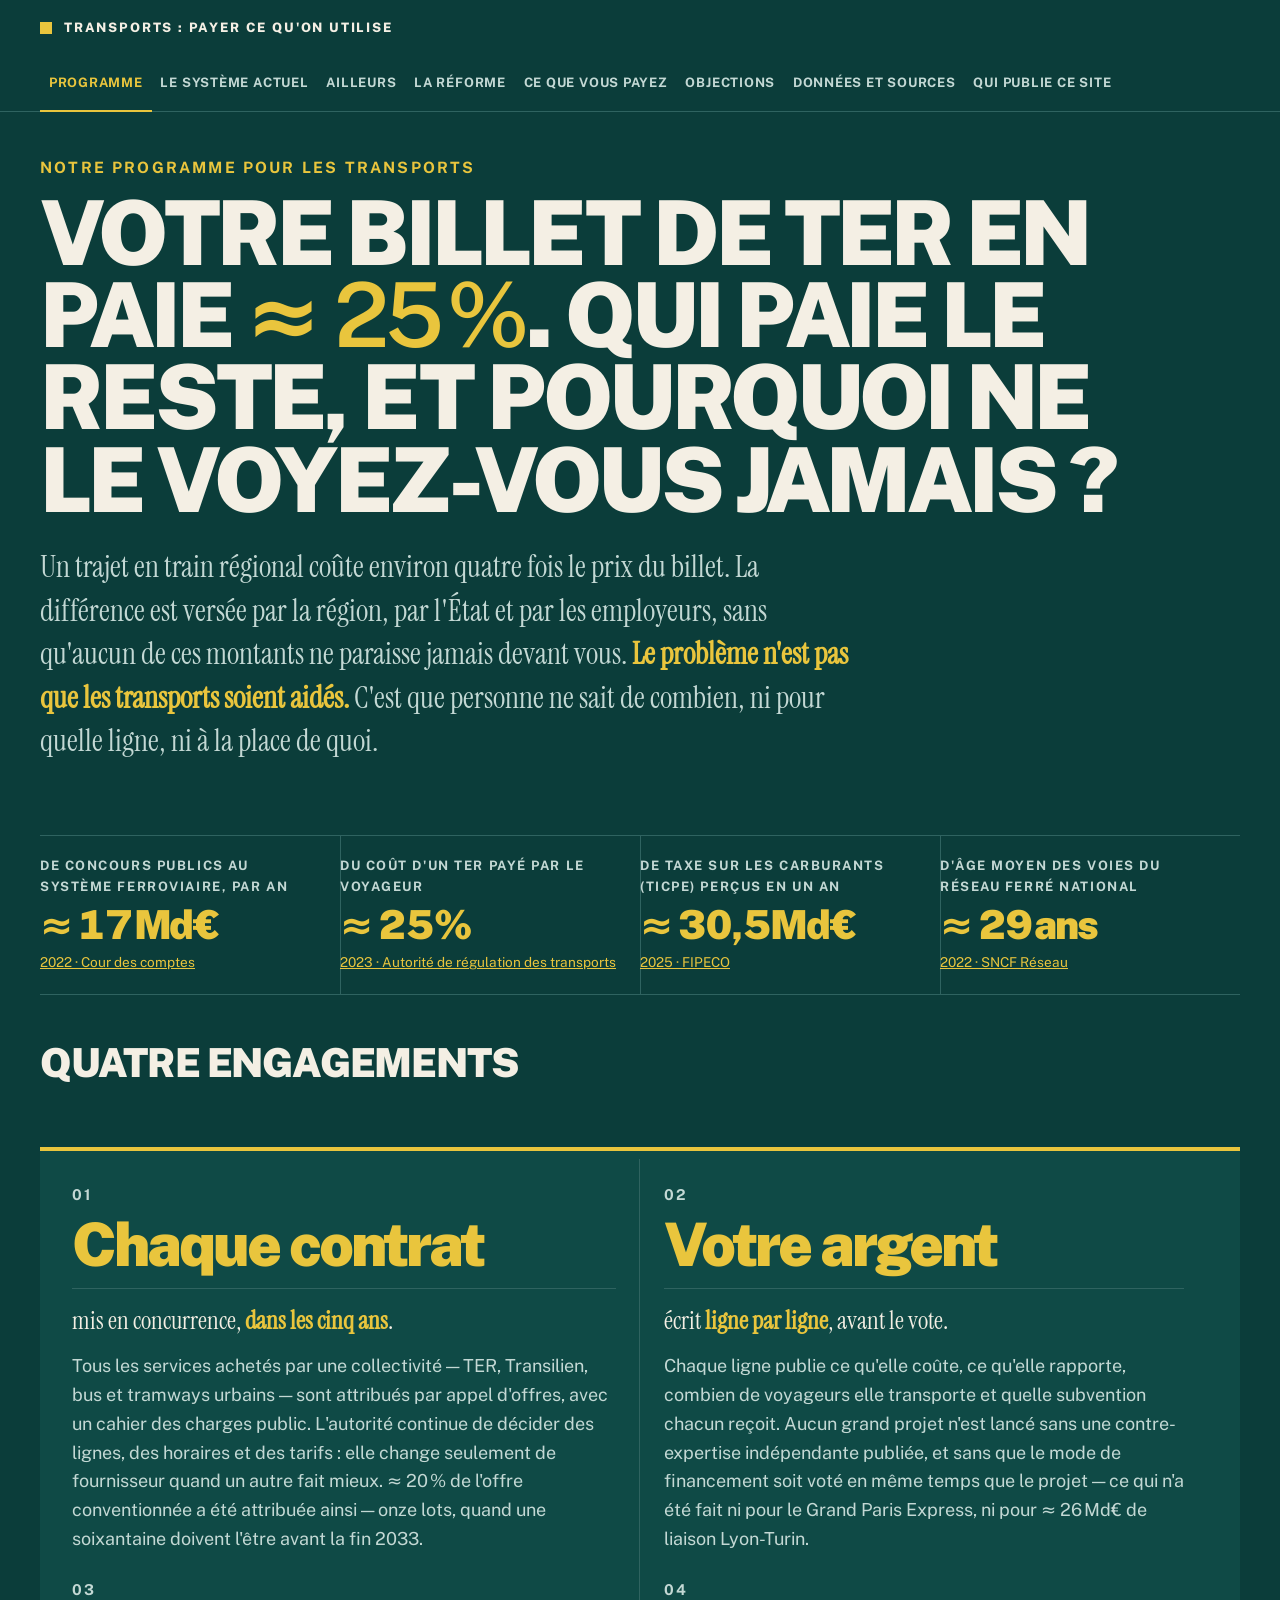
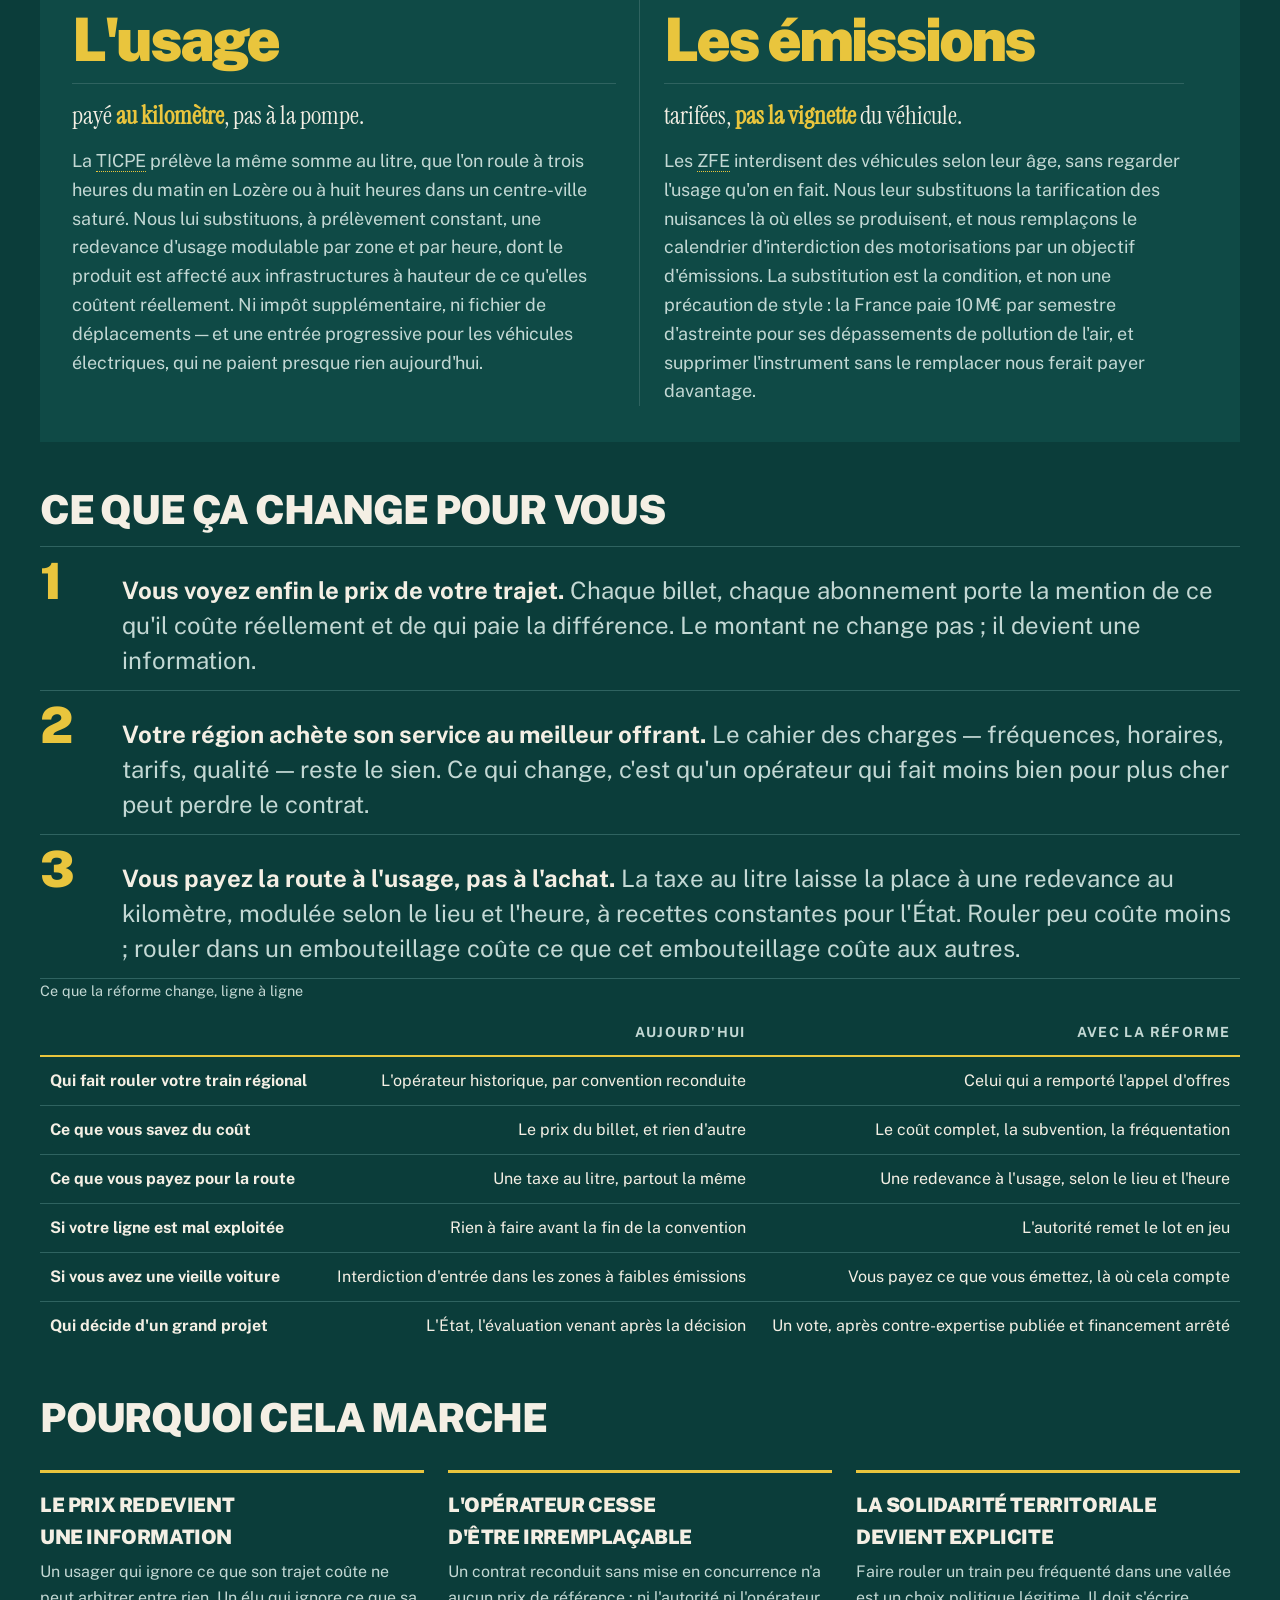
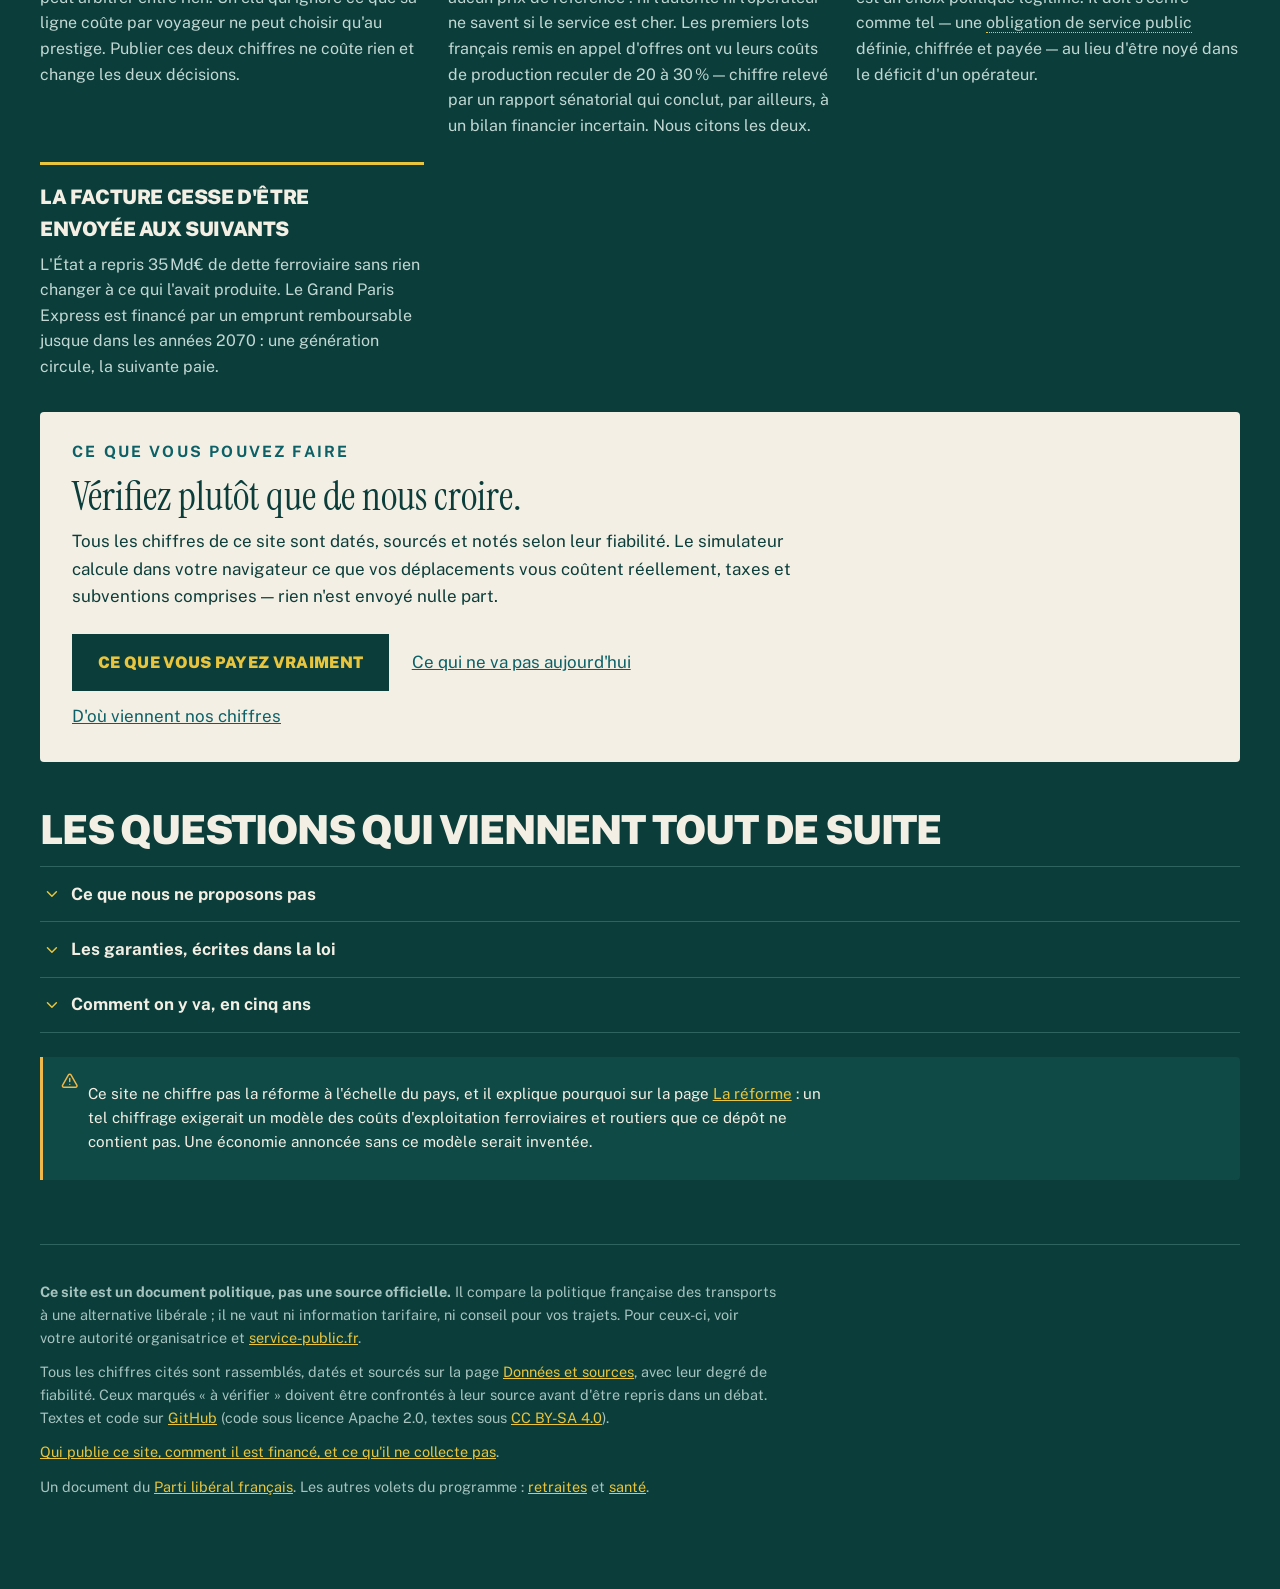
==== commit 90030d2f: "Corriger le calcul du simulateur, sourcer les chiffres, combler les angles morts Audit du programme " ====
--- a/index.html
+++ b/index.html
@@ -18,16 +18,16 @@
 <a class="evitement" href="#contenu">Aller au contenu</a>
 <header class="bandeau"><div class="interieur">
   <p class="nom"><a href="index.html"><svg class="icone" viewBox="0 0 24 24" fill="none" stroke="currentColor" stroke-width="2" stroke-linecap="round" stroke-linejoin="round" aria-hidden="true" focusable="false"><path d="M8 3.1V7a4 4 0 0 0 8 0V3.1" /><path d="m9 15-1-1" /><path d="m15 15 1-1" /><path d="M9 19c-2.8 0-5-2.2-5-5v-4a8 8 0 0 1 16 0v4c0 2.8-2.2 5-5 5Z" /><path d="m8 19-2 3" /><path d="m16 19 2 3" /></svg><span>Transports : payer ce qu&#x27;on utilise</span></a></p>
-  <nav aria-label="Navigation principale"><span class="groupe"><span class="etiquette">Le programme</span><span class="liens"><a href="index.html" aria-current="page">Programme</a></span></span><span class="groupe"><span class="etiquette">Le constat</span><span class="liens"><a href="diagnostic.html">Le système actuel</a><a href="comparaisons.html">Ailleurs</a></span></span><span class="groupe"><span class="etiquette">L&#x27;alternative</span><span class="liens"><a href="reforme.html">La réforme</a><a href="simulateur.html">Ce que vous payez</a><a href="objections.html">Objections</a></span></span><span class="groupe"><span class="etiquette">La confiance</span><span class="liens"><a href="donnees.html">Données et sources</a></span></span></nav>
+  <nav aria-label="Navigation principale"><span class="groupe"><span class="etiquette">Le programme</span><span class="liens"><a href="index.html" aria-current="page">Programme</a></span></span><span class="groupe"><span class="etiquette">Le constat</span><span class="liens"><a href="diagnostic.html">Le système actuel</a><a href="comparaisons.html">Ailleurs</a></span></span><span class="groupe"><span class="etiquette">L&#x27;alternative</span><span class="liens"><a href="reforme.html">La réforme</a><a href="simulateur.html">Ce que vous payez</a><a href="objections.html">Objections</a></span></span><span class="groupe"><span class="etiquette">La confiance</span><span class="liens"><a href="donnees.html">Données et sources</a><a href="mentions.html">Qui publie ce site</a></span></span></nav>
 </div></header>
 <main id="contenu" tabindex="-1">
 
 <div class="affiche"><p class="surtitre">Notre programme pour les transports</p><h1>Votre billet de TER en paie <strong class="cle-texte">≈ 25 %</strong>. Qui paie le reste, et pourquoi ne le voyez-vous jamais ?</h1><p class="chapeau">Un trajet en train régional coûte environ quatre fois le prix du billet. La différence est versée par la région, par l'État et par les employeurs, sans qu'aucun de ces montants ne paraisse jamais devant vous. <strong class="cle-texte">Le problème n'est pas que les transports soient aidés.</strong> C'est que personne ne sait de combien, ni pour quelle ligne, ni à la place de quoi.</p></div>
 
-<div class="fiches reperes"><div class="fiche"><div class="valeur">≈ 17 Md€</div><div class="etiquette">de concours publics au système ferroviaire, par an</div><div class="precision"><a href="donnees.html#concours_ferroviaire">2022 · Cour des comptes</a></div></div><div class="fiche"><div class="valeur">≈ 25 %</div><div class="etiquette">du coût d&#x27;un TER payé par le voyageur</div><div class="precision"><a href="donnees.html#recettes_usagers_ter">2023 · Autorité de régulation des transports</a></div></div><div class="fiche"><div class="valeur">≈ 33 Md€</div><div class="etiquette">de taxe sur les carburants (TICPE) perçus en un an</div><div class="precision"><a href="donnees.html#ticpe">2023 · Projet de loi de finances</a></div></div><div class="fiche"><div class="valeur">≈ 29 ans</div><div class="etiquette">d&#x27;âge moyen des voies du réseau ferré national</div><div class="precision"><a href="donnees.html#age_voies">2022 · SNCF Réseau</a></div></div></div>
+<div class="fiches reperes"><div class="fiche"><div class="valeur">≈ 17 Md€</div><div class="etiquette">de concours publics au système ferroviaire, par an</div><div class="precision"><a href="donnees.html#concours_ferroviaire">2022 · Cour des comptes</a></div></div><div class="fiche"><div class="valeur">≈ 25 %</div><div class="etiquette">du coût d&#x27;un TER payé par le voyageur</div><div class="precision"><a href="donnees.html#recettes_usagers_ter">2023 · Autorité de régulation des transports</a></div></div><div class="fiche"><div class="valeur">≈ 30,5 Md€</div><div class="etiquette">de taxe sur les carburants (TICPE) perçus en un an</div><div class="precision"><a href="donnees.html#ticpe">2025 · FIPECO</a></div></div><div class="fiche"><div class="valeur">≈ 29 ans</div><div class="etiquette">d&#x27;âge moyen des voies du réseau ferré national</div><div class="precision"><a href="donnees.html#age_voies">2022 · SNCF Réseau</a></div></div></div>
 
 <h2>Quatre engagements</h2>
-<section class="engagements" aria-label="Nos engagements"><div class="grille"><div class="engagement"><div class="rang">01</div><div class="chiffre">Chaque contrat</div><div class="promesse">mis en concurrence, <strong class="cle-texte">dans les cinq ans</strong>.</div><div class="detail">Tous les services achetés par une collectivité — TER, Transilien, bus et tramways urbains — sont attribués par appel d'offres, avec un cahier des charges public. L'autorité continue de décider des lignes, des horaires et des tarifs : elle change seulement de fournisseur quand un autre fait mieux. Six ans après la loi qui l'a permis, ≈ 10 % des services TER seulement ont été mis en concurrence.</div></div><div class="engagement"><div class="rang">02</div><div class="chiffre">Votre argent</div><div class="promesse">écrit <strong class="cle-texte">ligne par ligne</strong>, avant le vote.</div><div class="detail">Chaque ligne publie ce qu'elle coûte, ce qu'elle rapporte, combien de voyageurs elle transporte et quelle subvention chacun reçoit. Aucun grand projet n'est lancé sans une contre-expertise indépendante publiée, et sans que le mode de financement soit voté en même temps que le projet — ce qui n'a été fait ni pour le Grand Paris Express, ni pour ≈ 26 Md€ de liaison Lyon-Turin.</div></div><div class="engagement"><div class="rang">03</div><div class="chiffre">L'usage</div><div class="promesse">payé <strong class="cle-texte">au kilomètre</strong>, pas à la pompe.</div><div class="detail">La <span class="mot"><span class="terme" role="button" tabindex="0" aria-expanded="false">TICPE</span><span class="bulle" role="note" hidden>Taxe intérieure de consommation sur les produits énergétiques : l&#x27;accise sur les carburants. Elle est due au litre, quel que soit l&#x27;endroit et l&#x27;heure où l&#x27;on roule, et son produit va au budget général — elle ne finance donc pas les routes.</span></span> prélève la même somme au litre, que l'on roule à trois heures du matin en Lozère ou à huit heures dans un centre-ville saturé. Nous lui substituons, à prélèvement constant, une redevance d'usage modulable par zone et par heure, dont le produit est affecté aux infrastructures. Ni impôt supplémentaire, ni fichier de déplacements.</div></div><div class="engagement"><div class="rang">04</div><div class="chiffre">Zéro vignette</div><div class="promesse">et <strong class="cle-texte">zéro interdiction</strong> par type de moteur.</div><div class="detail">Les <span class="mot"><span class="terme" role="button" tabindex="0" aria-expanded="false">ZFE</span><span class="bulle" role="note" hidden>Zone à faibles émissions : un périmètre urbain où la circulation est interdite aux véhicules trop anciens, classés par vignette. L&#x27;interdiction porte sur l&#x27;âge du véhicule, pas sur l&#x27;usage qu&#x27;on en fait : rouler mille kilomètres par an dans une vieille voiture y est interdit, en faire trente mille dans une neuve ne l&#x27;est pas.</span></span> interdisent des véhicules selon leur âge, sans regarder l'usage qu'on en fait. Nous les remplaçons par la tarification des nuisances là où elles se produisent, et nous abandonnons le calendrier d'interdiction des motorisations au profit d'un objectif d'émissions, laissant aux constructeurs et aux acheteurs le choix des moyens.</div></div></div></section>
+<section class="engagements" aria-label="Nos engagements"><div class="grille"><div class="engagement"><div class="rang">01</div><div class="chiffre">Chaque contrat</div><div class="promesse">mis en concurrence, <strong class="cle-texte">dans les cinq ans</strong>.</div><div class="detail">Tous les services achetés par une collectivité — TER, Transilien, bus et tramways urbains — sont attribués par appel d'offres, avec un cahier des charges public. L'autorité continue de décider des lignes, des horaires et des tarifs : elle change seulement de fournisseur quand un autre fait mieux. ≈ 20 % de l'offre conventionnée a été attribuée ainsi — onze lots, quand une soixantaine doivent l'être avant la fin 2033.</div></div><div class="engagement"><div class="rang">02</div><div class="chiffre">Votre argent</div><div class="promesse">écrit <strong class="cle-texte">ligne par ligne</strong>, avant le vote.</div><div class="detail">Chaque ligne publie ce qu'elle coûte, ce qu'elle rapporte, combien de voyageurs elle transporte et quelle subvention chacun reçoit. Aucun grand projet n'est lancé sans une contre-expertise indépendante publiée, et sans que le mode de financement soit voté en même temps que le projet — ce qui n'a été fait ni pour le Grand Paris Express, ni pour ≈ 26 Md€ de liaison Lyon-Turin.</div></div><div class="engagement"><div class="rang">03</div><div class="chiffre">L'usage</div><div class="promesse">payé <strong class="cle-texte">au kilomètre</strong>, pas à la pompe.</div><div class="detail">La <span class="mot"><span class="terme" role="button" tabindex="0" aria-expanded="false">TICPE</span><span class="bulle" role="note" hidden>Taxe intérieure de consommation sur les produits énergétiques : l&#x27;accise sur les carburants. Elle est due au litre, quel que soit l&#x27;endroit et l&#x27;heure où l&#x27;on roule, et son produit va au budget général — elle ne finance donc pas les routes.</span></span> prélève la même somme au litre, que l'on roule à trois heures du matin en Lozère ou à huit heures dans un centre-ville saturé. Nous lui substituons, à prélèvement constant, une redevance d'usage modulable par zone et par heure, dont le produit est affecté aux infrastructures à hauteur de ce qu'elles coûtent réellement. Ni impôt supplémentaire, ni fichier de déplacements — et une entrée progressive pour les véhicules électriques, qui ne paient presque rien aujourd'hui.</div></div><div class="engagement"><div class="rang">04</div><div class="chiffre">Les émissions</div><div class="promesse">tarifées, <strong class="cle-texte">pas la vignette</strong> du véhicule.</div><div class="detail">Les <span class="mot"><span class="terme" role="button" tabindex="0" aria-expanded="false">ZFE</span><span class="bulle" role="note" hidden>Zone à faibles émissions : un périmètre urbain où la circulation est interdite aux véhicules trop anciens, classés par vignette. L&#x27;interdiction porte sur l&#x27;âge du véhicule, pas sur l&#x27;usage qu&#x27;on en fait : rouler mille kilomètres par an dans une vieille voiture y est interdit, en faire trente mille dans une neuve ne l&#x27;est pas.</span></span> interdisent des véhicules selon leur âge, sans regarder l'usage qu'on en fait. Nous leur substituons la tarification des nuisances là où elles se produisent, et nous remplaçons le calendrier d'interdiction des motorisations par un objectif d'émissions. La substitution est la condition, et non une précaution de style : la France paie 10 M€ par semestre d'astreinte pour ses dépassements de pollution de l'air, et supprimer l'instrument sans le remplacer nous ferait payer davantage.</div></div></div></section>
 
 <h2>Ce que ça change pour vous</h2>
 <ol class="gestes"><li><span class="rang">1</span><span><strong>Vous voyez enfin le prix de votre trajet.</strong> Chaque billet, chaque abonnement porte la mention de ce qu'il coûte réellement et de qui paie la différence. Le montant ne change pas ; il devient une information.</span></li><li><span class="rang">2</span><span><strong>Votre région achète son service au meilleur offrant.</strong> Le cahier des charges — fréquences, horaires, tarifs, qualité — reste le sien. Ce qui change, c'est qu'un opérateur qui fait moins bien pour plus cher peut perdre le contrat.</span></li><li><span class="rang">3</span><span><strong>Vous payez la route à l'usage, pas à l'achat.</strong> La taxe au litre laisse la place à une redevance au kilomètre, modulée selon le lieu et l'heure, à recettes constantes pour l'État. Rouler peu coûte moins ; rouler dans un embouteillage coûte ce que cet embouteillage coûte aux autres.</span></li></ol>
@@ -35,7 +35,7 @@
 <div class="defilant"><table><caption>Ce que la réforme change, ligne à ligne</caption><thead><tr><th scope="col"></th><th scope="col">Aujourd'hui</th><th scope="col">Avec la réforme</th></tr></thead><tbody><tr><th scope="row">Qui fait rouler votre train régional</th><td>L'opérateur historique, par convention reconduite</td><td>Celui qui a remporté l'appel d'offres</td></tr><tr><th scope="row">Ce que vous savez du coût</th><td>Le prix du billet, et rien d'autre</td><td>Le coût complet, la subvention, la fréquentation</td></tr><tr><th scope="row">Ce que vous payez pour la route</th><td>Une taxe au litre, partout la même</td><td>Une redevance à l'usage, selon le lieu et l'heure</td></tr><tr><th scope="row">Si votre ligne est mal exploitée</th><td>Rien à faire avant la fin de la convention</td><td>L'autorité remet le lot en jeu</td></tr><tr><th scope="row">Si vous avez une vieille voiture</th><td>Interdiction d'entrée dans les zones à faibles émissions</td><td>Vous payez ce que vous émettez, là où cela compte</td></tr><tr><th scope="row">Qui décide d'un grand projet</th><td>L'État, l'évaluation venant après la décision</td><td>Un vote, après contre-expertise publiée et financement arrêté</td></tr></tbody></table></div>
 
 <h2>Pourquoi cela marche</h2>
-<div class="points"><div class="point"><h3>Le prix redevient une information</h3><p>Un usager qui ignore ce que son trajet coûte ne peut arbitrer entre rien. Un élu qui ignore ce que sa ligne coûte par voyageur ne peut choisir qu'au prestige. Publier ces deux chiffres ne coûte rien et change les deux décisions.</p></div><div class="point"><h3>L&#x27;opérateur cesse d&#x27;être irremplaçable</h3><p>Un contrat reconduit sans mise en concurrence n'a aucun prix de référence : ni l'autorité ni l'opérateur ne savent si le service est cher. En Allemagne, les lots remis en appel d'offres ont vu leur coût reculer d'environ 25 % à service comparable.</p></div><div class="point"><h3>La solidarité territoriale devient explicite</h3><p>Faire rouler un train peu fréquenté dans une vallée est un choix politique légitime. Il doit s'écrire comme tel — une <span class="mot"><span class="terme" role="button" tabindex="0" aria-expanded="false">obligation de service public</span><span class="bulle" role="note" hidden>Un service que le marché ne rendrait pas seul — un train tôt le matin, un arrêt dans un bourg — et que l&#x27;autorité achète explicitement, en le payant. C&#x27;est la forme honnête de la solidarité territoriale : elle est écrite, chiffrée et votée.</span></span> définie, chiffrée et payée — au lieu d'être noyé dans le déficit d'un opérateur.</p></div><div class="point"><h3>La facture cesse d&#x27;être envoyée aux suivants</h3><p>L'État a repris 35 Md€ de dette ferroviaire sans rien changer à ce qui l'avait produite. Le Grand Paris Express est financé par un emprunt remboursable jusque dans les années 2070 : une génération circule, la suivante paie.</p></div></div>
+<div class="points"><div class="point"><h3>Le prix redevient une information</h3><p>Un usager qui ignore ce que son trajet coûte ne peut arbitrer entre rien. Un élu qui ignore ce que sa ligne coûte par voyageur ne peut choisir qu'au prestige. Publier ces deux chiffres ne coûte rien et change les deux décisions.</p></div><div class="point"><h3>L&#x27;opérateur cesse d&#x27;être irremplaçable</h3><p>Un contrat reconduit sans mise en concurrence n'a aucun prix de référence : ni l'autorité ni l'opérateur ne savent si le service est cher. Les premiers lots français remis en appel d'offres ont vu leurs coûts de production reculer de 20 à 30 % — chiffre relevé par un rapport sénatorial qui conclut, par ailleurs, à un bilan financier incertain. Nous citons les deux.</p></div><div class="point"><h3>La solidarité territoriale devient explicite</h3><p>Faire rouler un train peu fréquenté dans une vallée est un choix politique légitime. Il doit s'écrire comme tel — une <span class="mot"><span class="terme" role="button" tabindex="0" aria-expanded="false">obligation de service public</span><span class="bulle" role="note" hidden>Un service que le marché ne rendrait pas seul — un train tôt le matin, un arrêt dans un bourg — et que l&#x27;autorité achète explicitement, en le payant. C&#x27;est la forme honnête de la solidarité territoriale : elle est écrite, chiffrée et votée.</span></span> définie, chiffrée et payée — au lieu d'être noyé dans le déficit d'un opérateur.</p></div><div class="point"><h3>La facture cesse d&#x27;être envoyée aux suivants</h3><p>L'État a repris 35 Md€ de dette ferroviaire sans rien changer à ce qui l'avait produite. Le Grand Paris Express est financé par un emprunt remboursable jusque dans les années 2070 : une génération circule, la suivante paie.</p></div></div>
 
 <div class="creme">
 <p class="surtitre">Ce que vous pouvez faire</p>
@@ -59,9 +59,12 @@
   perdre un contrat ; il ne peut pas supprimer un train que la collectivité a
   décidé d'acheter.</li>
   <li><strong>Pas de hausse du prélèvement total.</strong> La redevance
-  d'usage remplace la taxe sur les carburants à recettes constantes. Une
-  réforme qui augmenterait discrètement la facture des automobilistes serait
-  exactement ce que nous reprochons au système actuel.</li>
+  d'usage remplace la taxe sur les carburants à recettes constantes pour
+  l'État. Elle ne l'est pas pour chaque conducteur, et nous ne le cachons
+  pas : à prélèvement global inchangé, rouler peu coûtera moins et rouler
+  beaucoup coûtera plus. Le cas le plus net est celui du véhicule électrique,
+  qui n'acquitte presque rien aujourd'hui : notre simulateur affiche l'écart
+  sans l'adoucir, et la mesure 3 prévoit une entrée progressive.</li>
   <li><strong>Pas d'abandon de la desserte rurale.</strong> Elle est
   maintenue, mais payée explicitement, par une ligne budgétaire votée plutôt
   que par le déficit d'une entreprise publique.</li>
@@ -72,7 +75,7 @@
 personne ne dit qu'ils ont sacrifié leurs chemins de fer.</p></div></details>
 <details class="section" id="garanties"><summary><svg class="icone" viewBox="0 0 24 24" fill="none" stroke="currentColor" stroke-width="2" stroke-linecap="round" stroke-linejoin="round" aria-hidden="true" focusable="false"><path d="m6 9 6 6 6-6" /></svg><span>Les garanties, écrites dans la loi</span></summary><div class="dedans">
 <p>Une réforme des transports ne vaut que par ce qu'elle interdit à ceux qui
-l'appliqueront. Cinq règles, dans la loi et non dans un décret :</p>
+l'appliqueront. Six règles, dans la loi et non dans un décret :</p>
 <ol class="gestes">
   <li><span class="rang">1</span><span><strong>Publication obligatoire.</strong>
   Coût complet, recettes, fréquentation et subvention par voyageur de chaque
@@ -84,15 +87,31 @@
   <li><span class="rang">3</span><span><strong>Contre-expertise avant
   décision.</strong> Tout projet dépassant un seuil fait l'objet d'une
   évaluation indépendante publiée avant le vote, et non après.</span></li>
-  <li><span class="rang">4</span><span><strong>Affectation de la redevance
-  d'usage.</strong> Son produit va à l'entretien et au développement des
-  infrastructures, et son taux est voté ; il ne peut pas rejoindre le budget
-  général, comme le fait aujourd'hui l'essentiel de la TICPE.</span></li>
+  <li><span class="rang">4</span><span><strong>Affectation bornée de la
+  redevance d'usage.</strong> Son produit est affecté à l'entretien et au
+  développement des infrastructures À HAUTEUR DE LEUR COÛT CONSTATÉ, établi
+  chaque année par un rapport public ; le solde demeure recette générale.
+  L'affectation totale ferait un trou dans le budget de l'État que nous ne
+  saurions pas combler, et nous préférons une garantie tenable à une promesse
+  large.</span></li>
   <li><span class="rang">5</span><span><strong>Protection des
   déplacements.</strong> La redevance d'usage se paie sans que soit constitué
   aucun fichier des trajets : comptage forfaitaire ou relevé de compteur, au
   choix de l'automobiliste.</span></li>
-</ol></div></details>
+  <li><span class="rang">6</span><span><strong>Clause de sauvegarde sur l'air
+  et sur l'arrêt.</strong> Si les valeurs limites de pollution ne sont pas
+  tenues dans les délais, la restriction d'accès revient de plein droit ; si
+  l'expérimentation de la redevance coûte plus qu'elle ne rapporte, elle
+  s'arrête. Une réforme qui ne prévoit pas son propre échec n'est pas une
+  réforme.</span></li>
+</ol>
+<p class="discret">Deux de ces règles sont plus fragiles que les autres, et il
+vaut mieux l'écrire que se le faire dire : une affectation de recette se défait
+par une loi de finances, et une interdiction de fichier par une loi ordinaire.
+C'est le sort qu'a connu la TICPE, dont l'affectation aux routes a disparu sans
+bruit. Nous proposons donc de les inscrire par une loi organique, qui ne se
+modifie pas dans le cours d'un budget — et nous serions favorables, pour
+l'interdiction du fichier, à une garantie de niveau constitutionnel.</p></div></details>
 <details class="section" id="transition"><summary><svg class="icone" viewBox="0 0 24 24" fill="none" stroke="currentColor" stroke-width="2" stroke-linecap="round" stroke-linejoin="round" aria-hidden="true" focusable="false"><path d="m6 9 6 6 6-6" /></svg><span>Comment on y va, en cinq ans</span></summary><div class="dedans">
 <p>Aucun réseau de transport ne change du jour au lendemain, et personne ne
 doit se retrouver sans train pendant la transition. Le calendrier est donc
@@ -107,10 +126,17 @@
   plus nombreux.</li>
   <li><strong>Année 3 — l'expérimentation de la redevance d'usage.</strong>
   Sur les poids lourds d'abord, comme la Suisse et l'Allemagne l'ont fait
-  avant nous, puis sur une région volontaire pour les véhicules légers.</li>
+  avant nous — et comme la France a échoué à le faire en 2013. La différence
+  tient en un mot : l'écotaxe était une taxe DE PLUS, la redevance est une
+  taxe À LA PLACE. Le texte qui la crée éteint la taxe au litre dans le même
+  article, faute de quoi il ne doit pas être déposé. Puis les véhicules légers
+  dans une région volontaire.</li>
   <li><strong>Années 4 et 5 — la bascule.</strong> La taxe au litre décroît à
   mesure que la redevance monte, à prélèvement constant et vérifié chaque
-  année par un rapport public.</li>
+  année par un rapport public. Les véhicules électriques y entrent par
+  paliers : ils n'acquittent presque rien aujourd'hui, et leur appliquer le
+  tarif plein d'un coup punirait un achat fait sous un autre régime
+  fiscal.</li>
   <li><strong>À tout moment — l'arrêt.</strong> Si l'expérimentation montre
   que le dispositif coûte plus qu'il ne rapporte, elle s'arrête. Une réforme
   qu'on ne peut pas arrêter n'est pas une réforme, c'est un pari.</li>
@@ -131,6 +157,8 @@
   d'être repris dans un débat. Textes et code sur
   <a href="https://github.com/g-pliberal/Transports">GitHub</a> (code sous licence Apache 2.0, textes sous
   <a href="https://creativecommons.org/licenses/by-sa/4.0/deed.fr">CC BY-SA 4.0</a>).</p>
+  <p><a href="mentions.html">Qui publie ce site, comment il est financé, et
+  ce qu'il ne collecte pas</a>.</p>
   <p class="retour-site">Un document du
   <a href="https://partiliberalfrancais.fr/" target="_top">Parti libéral français</a>. Les autres
   volets du programme : <a href="https://github.com/g-pliberal/retraitecomptenotionelle">retraites</a> et
